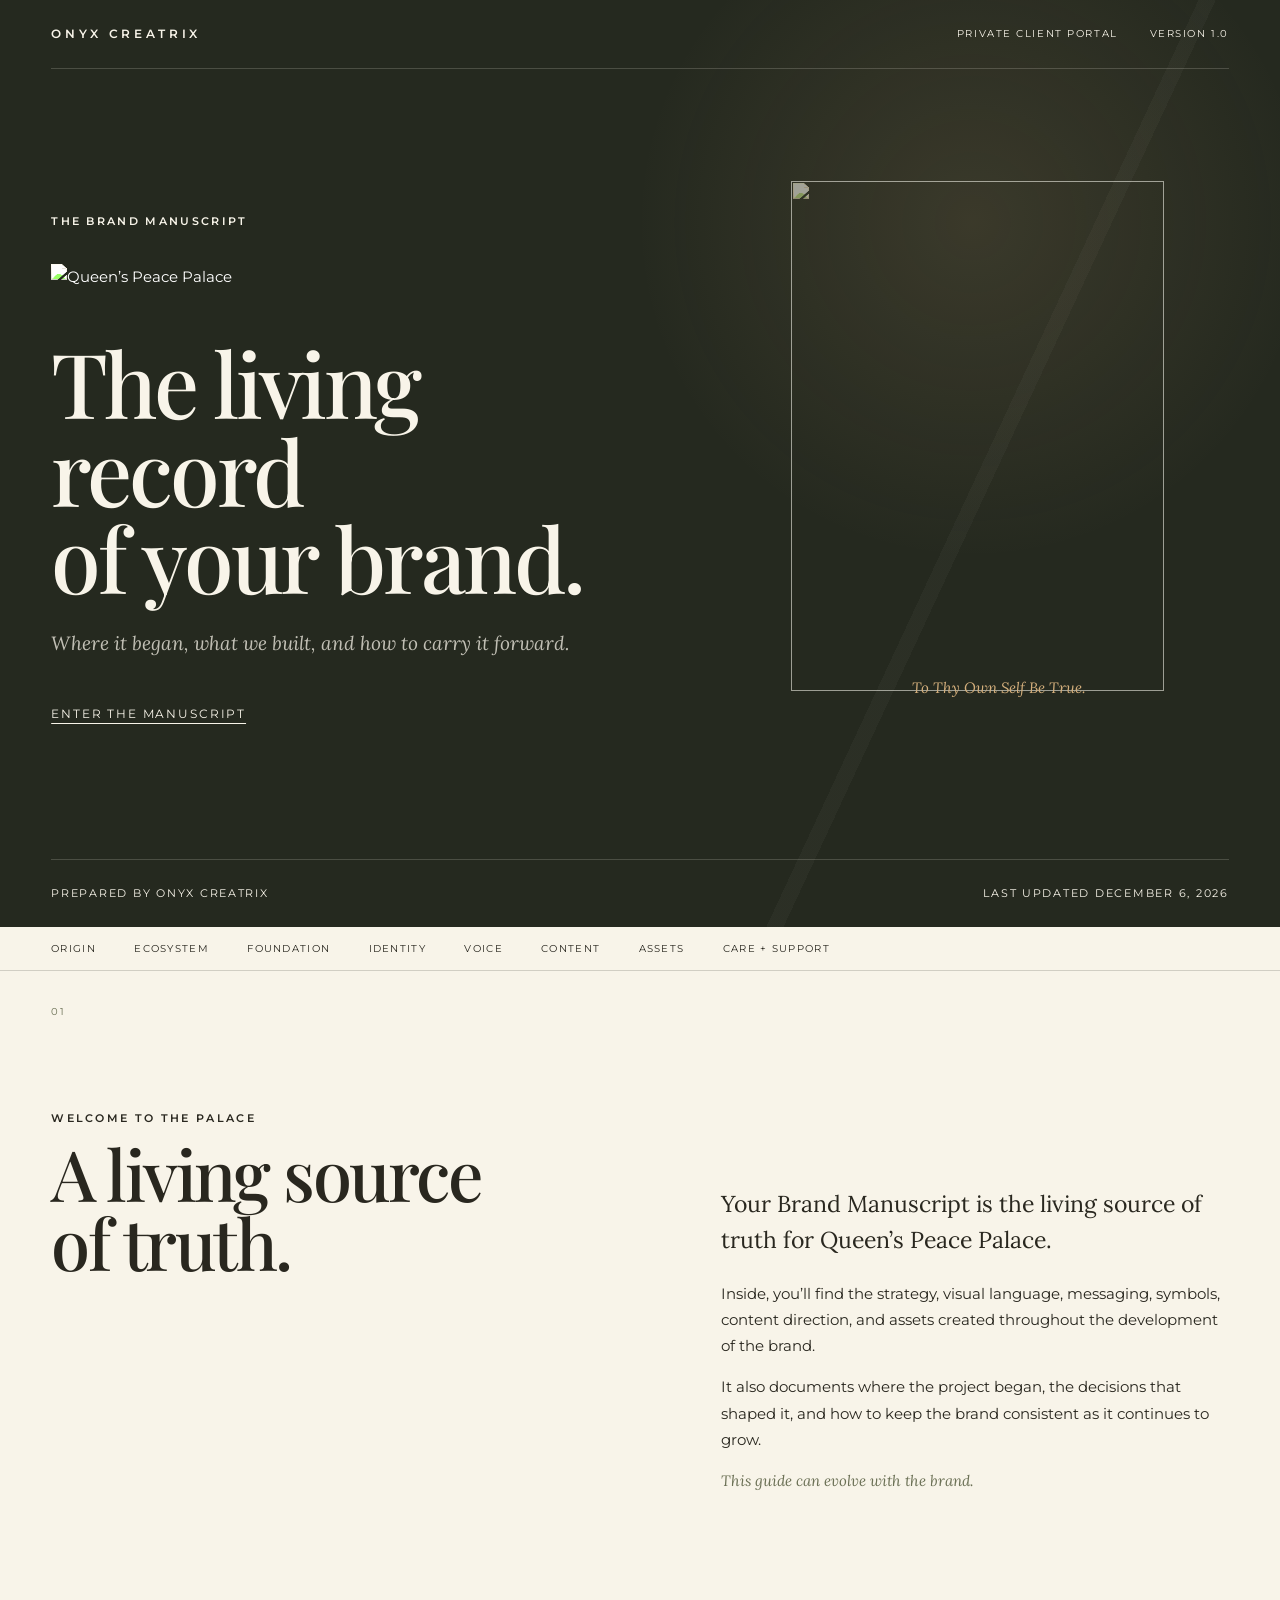
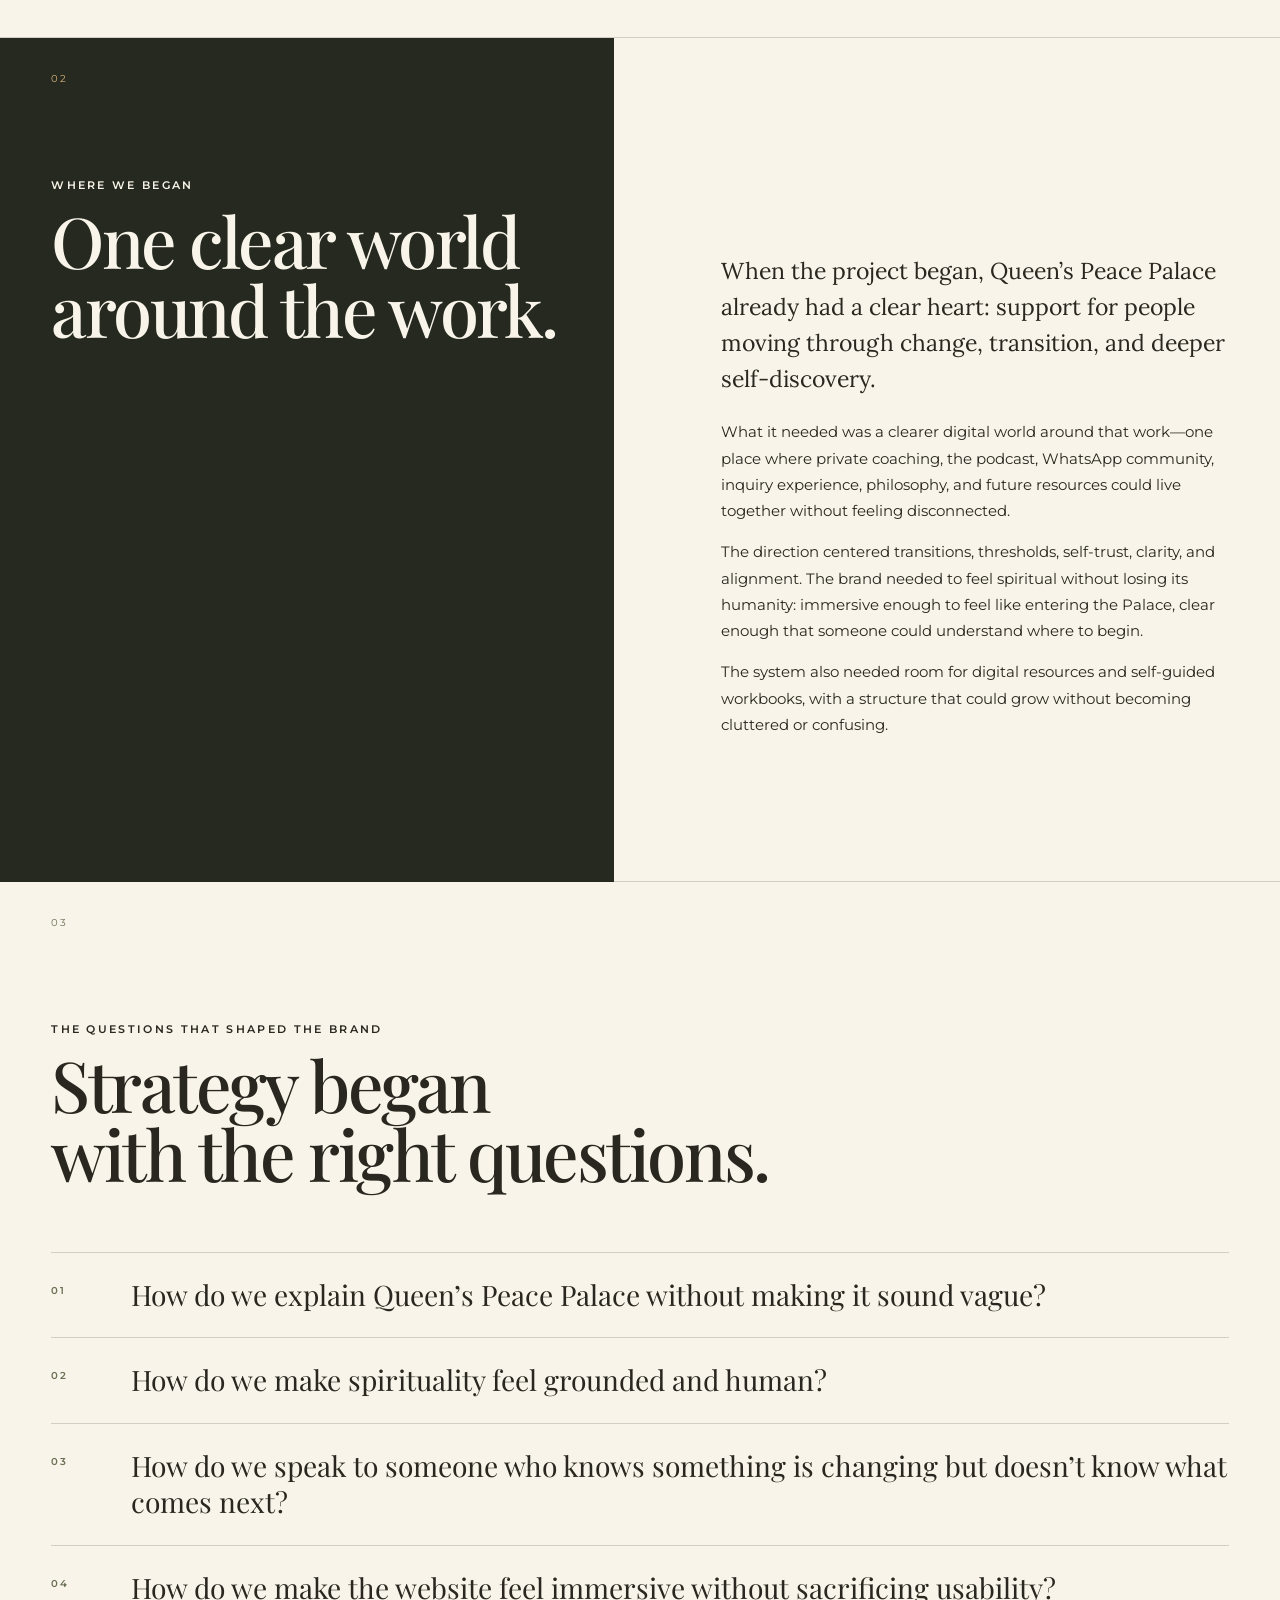
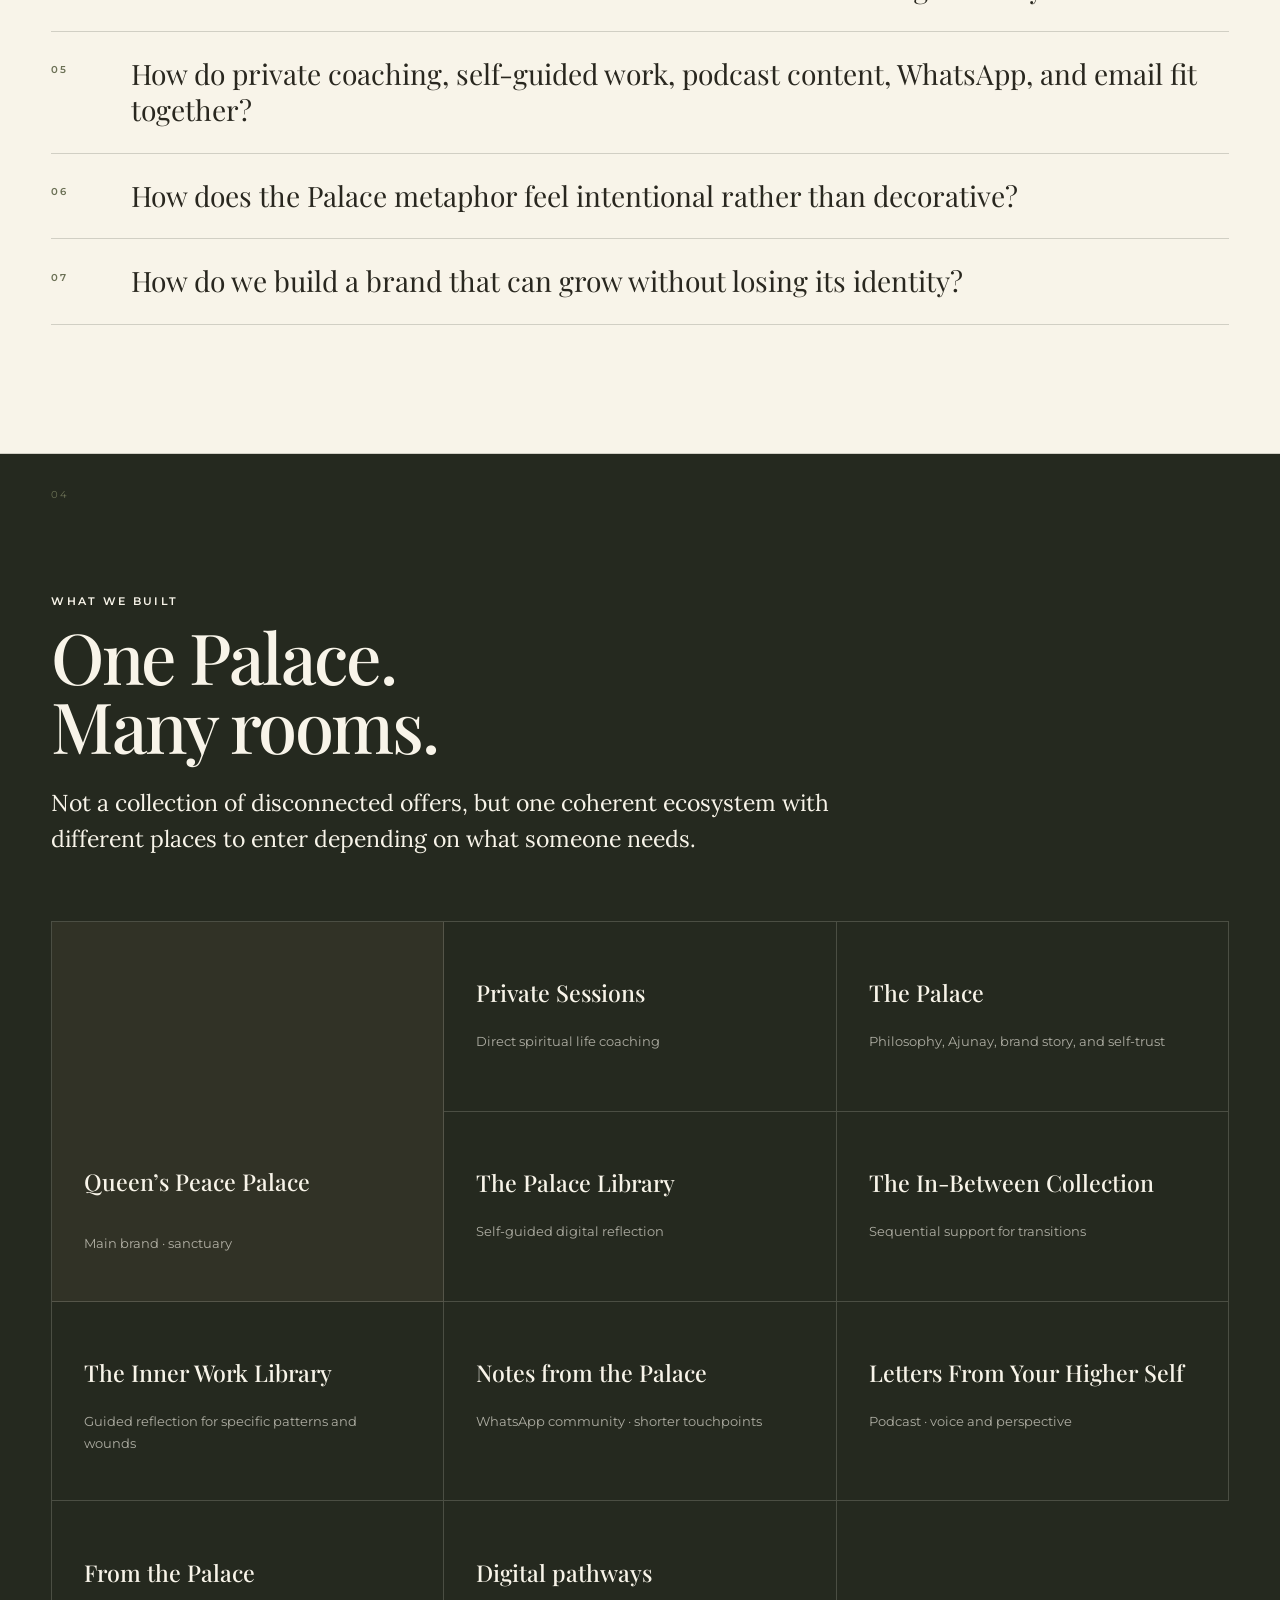
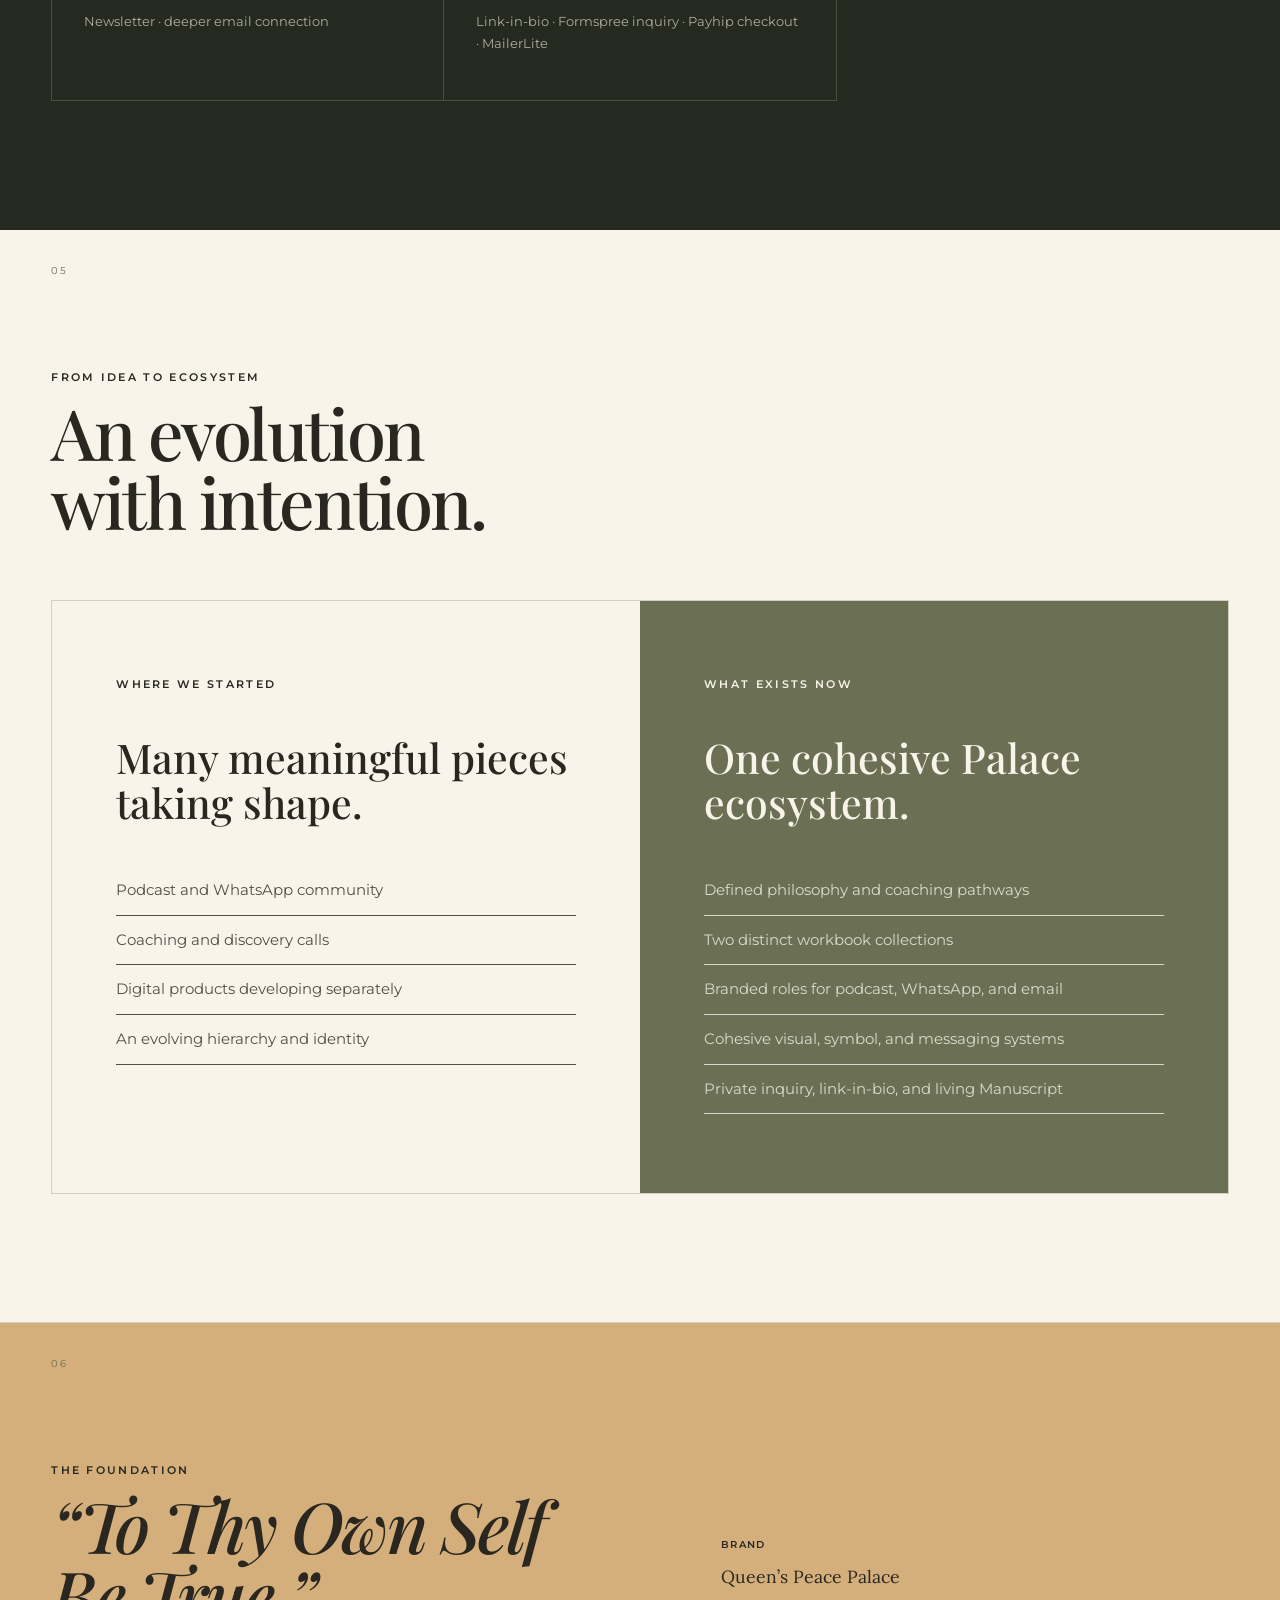
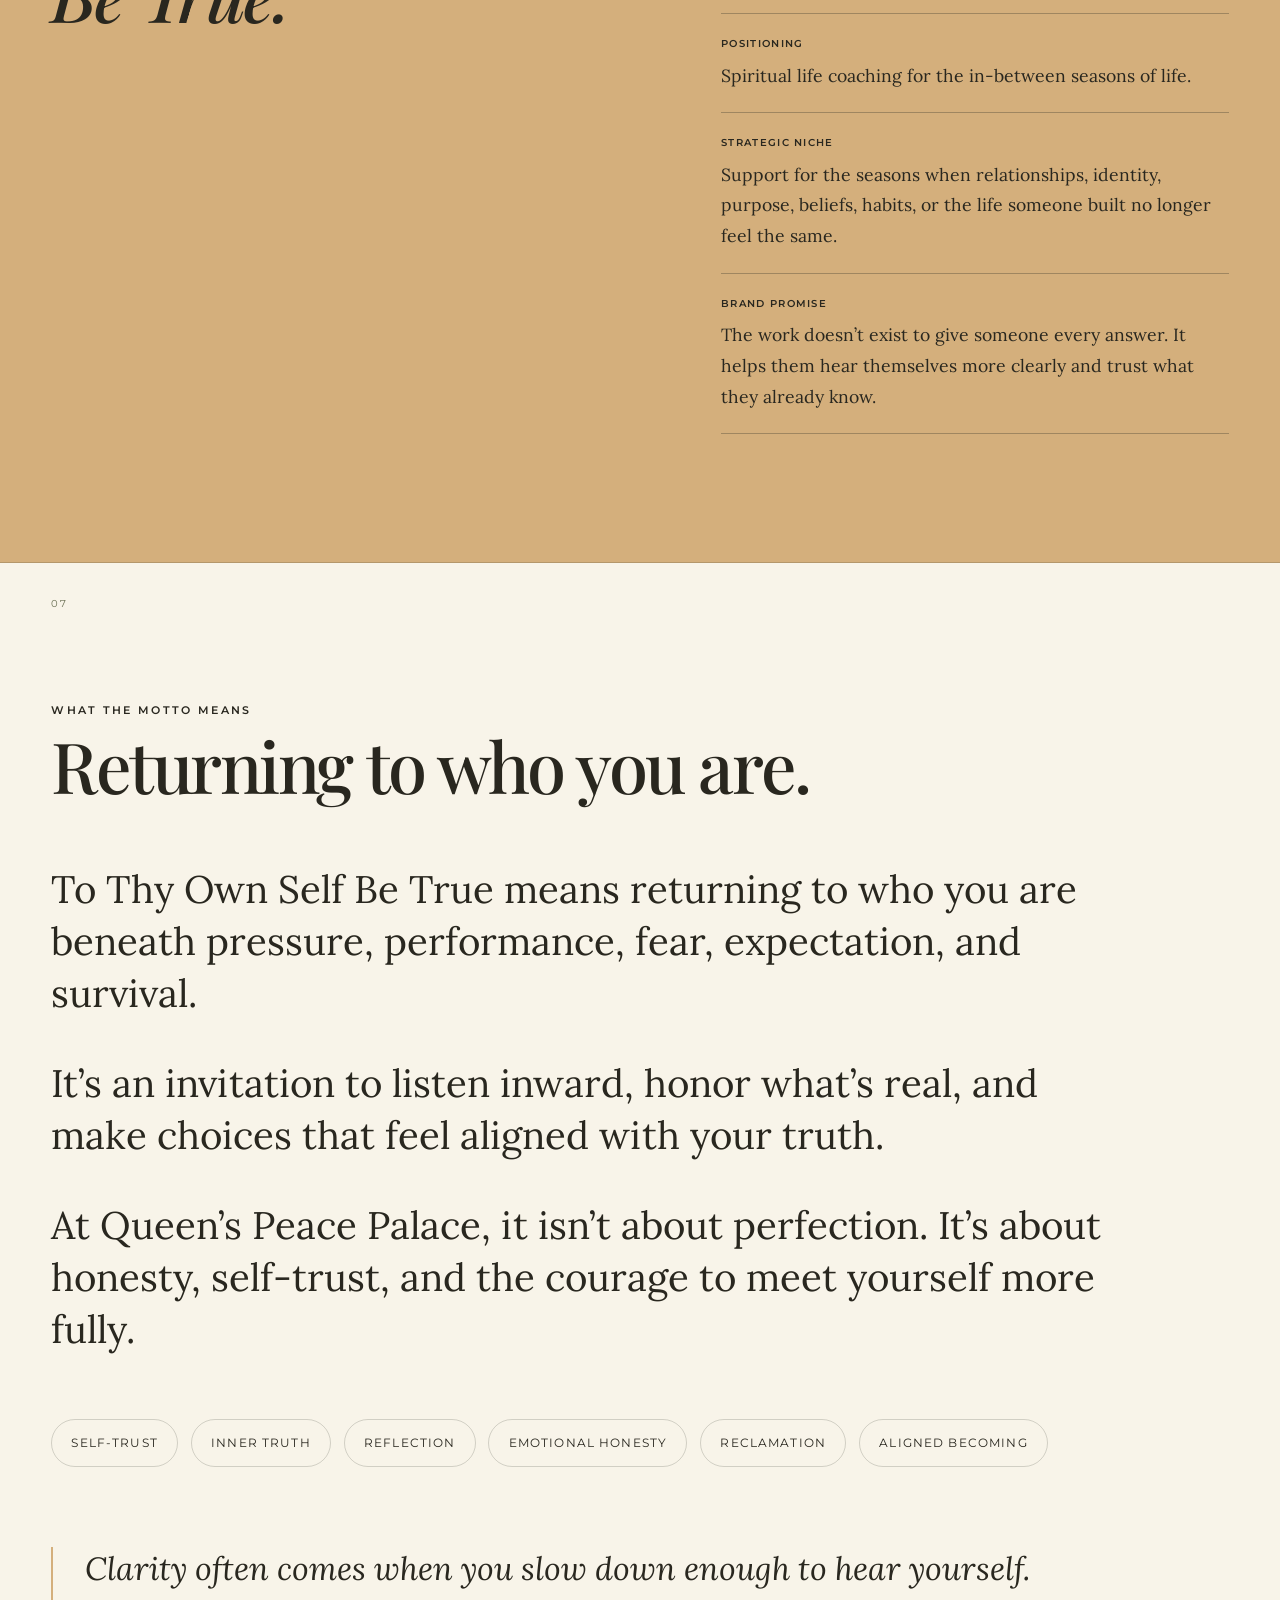
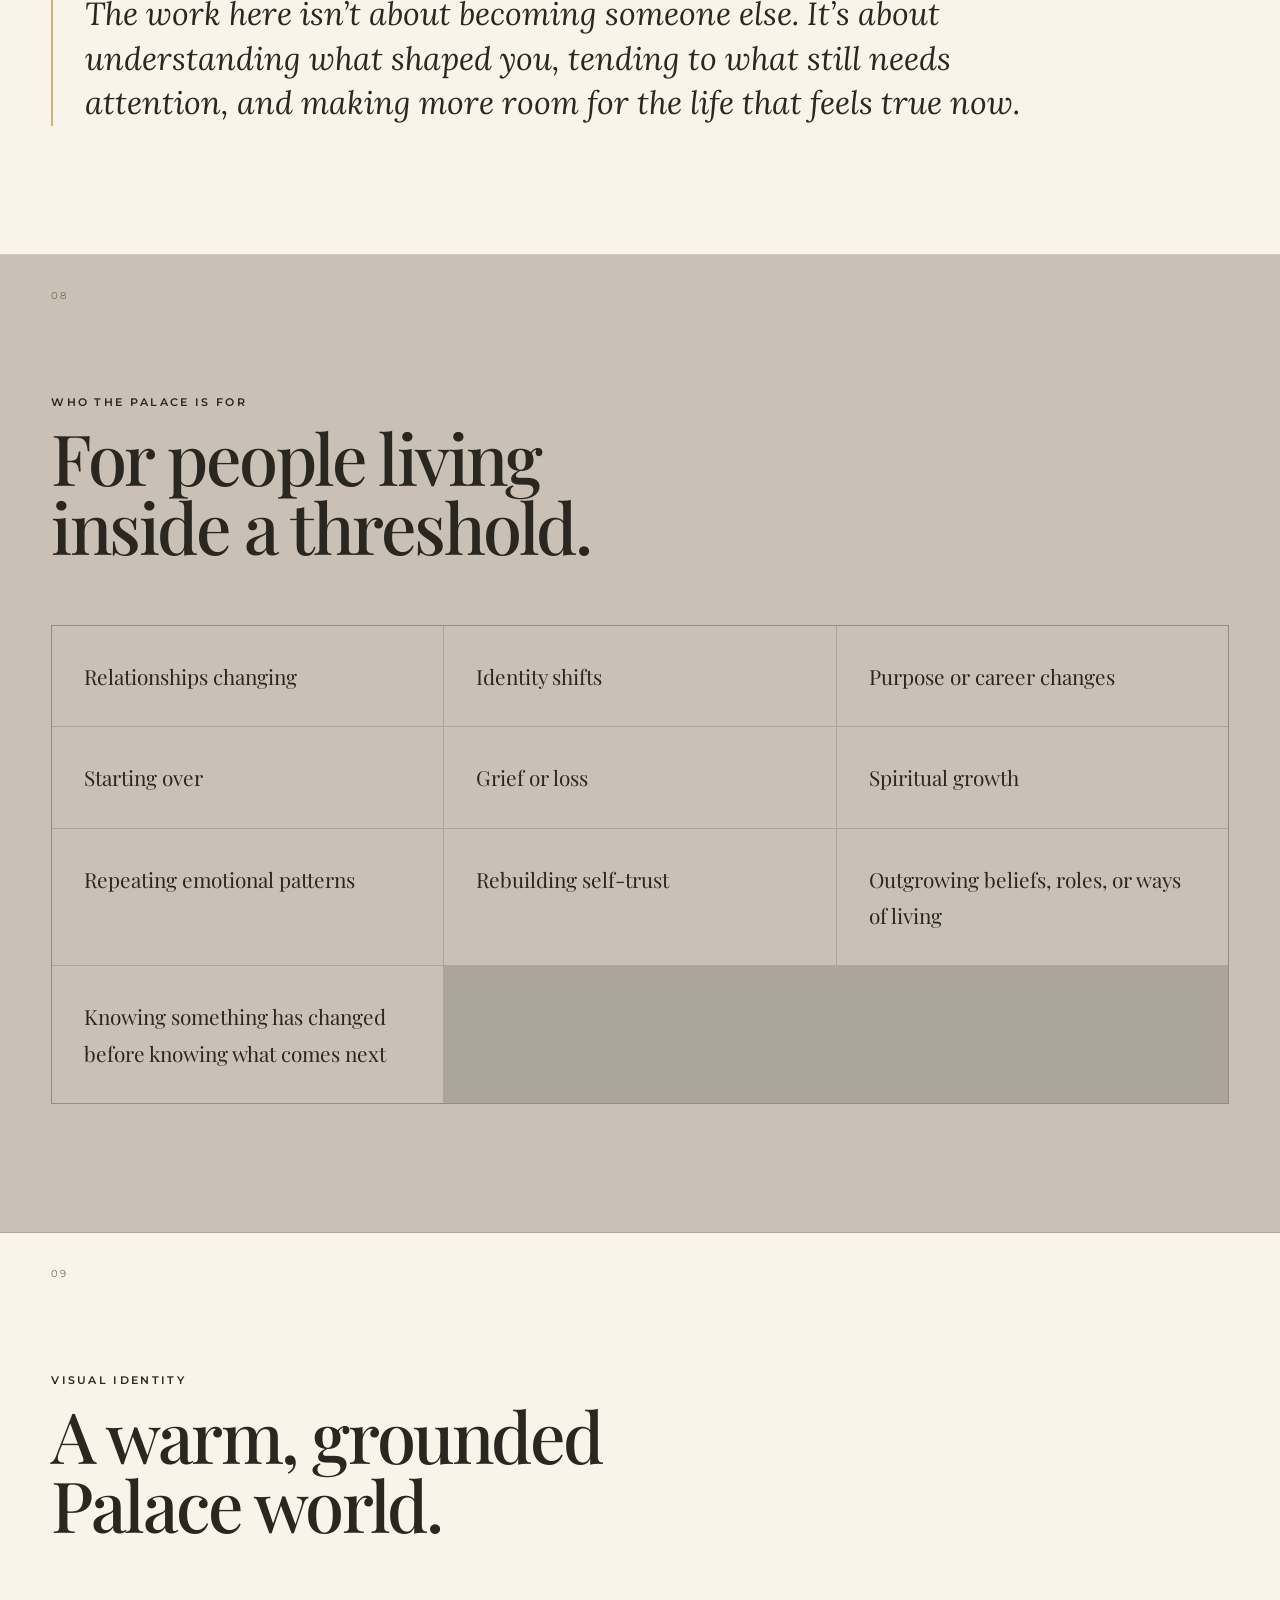
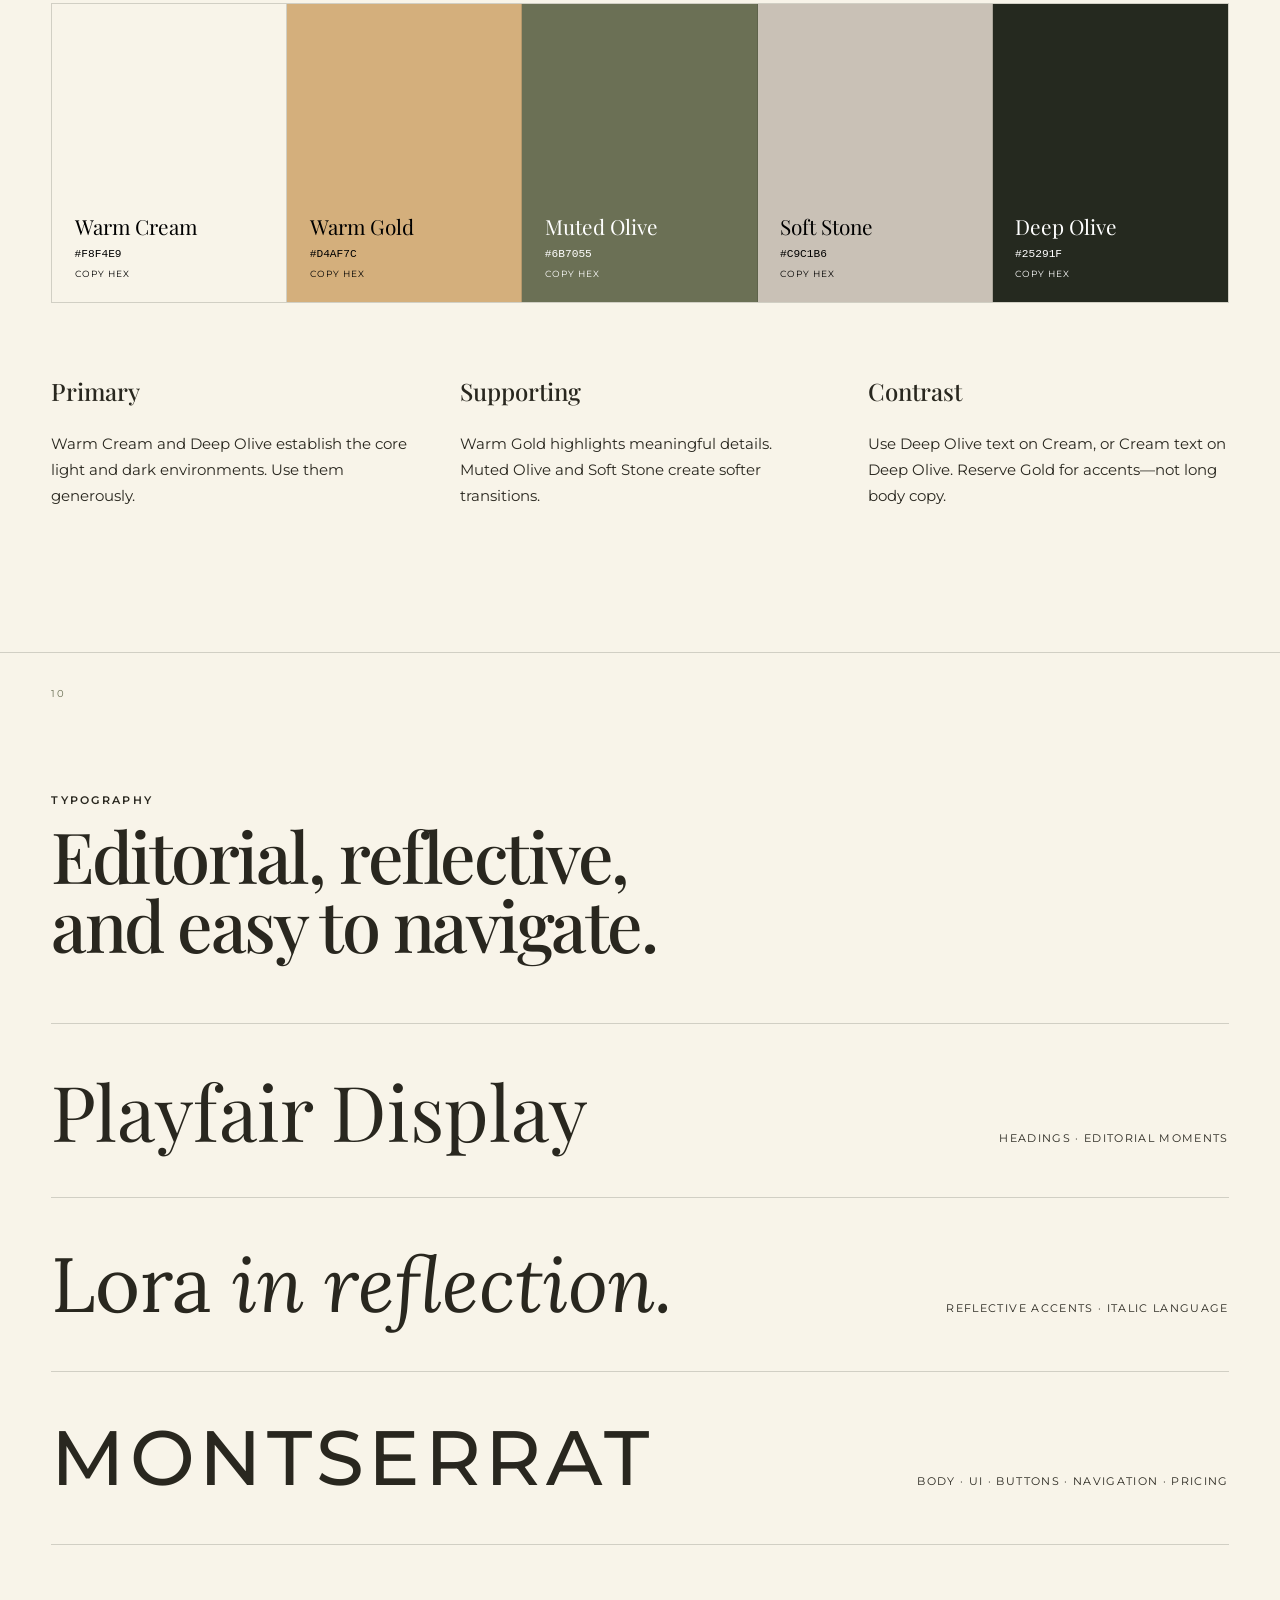
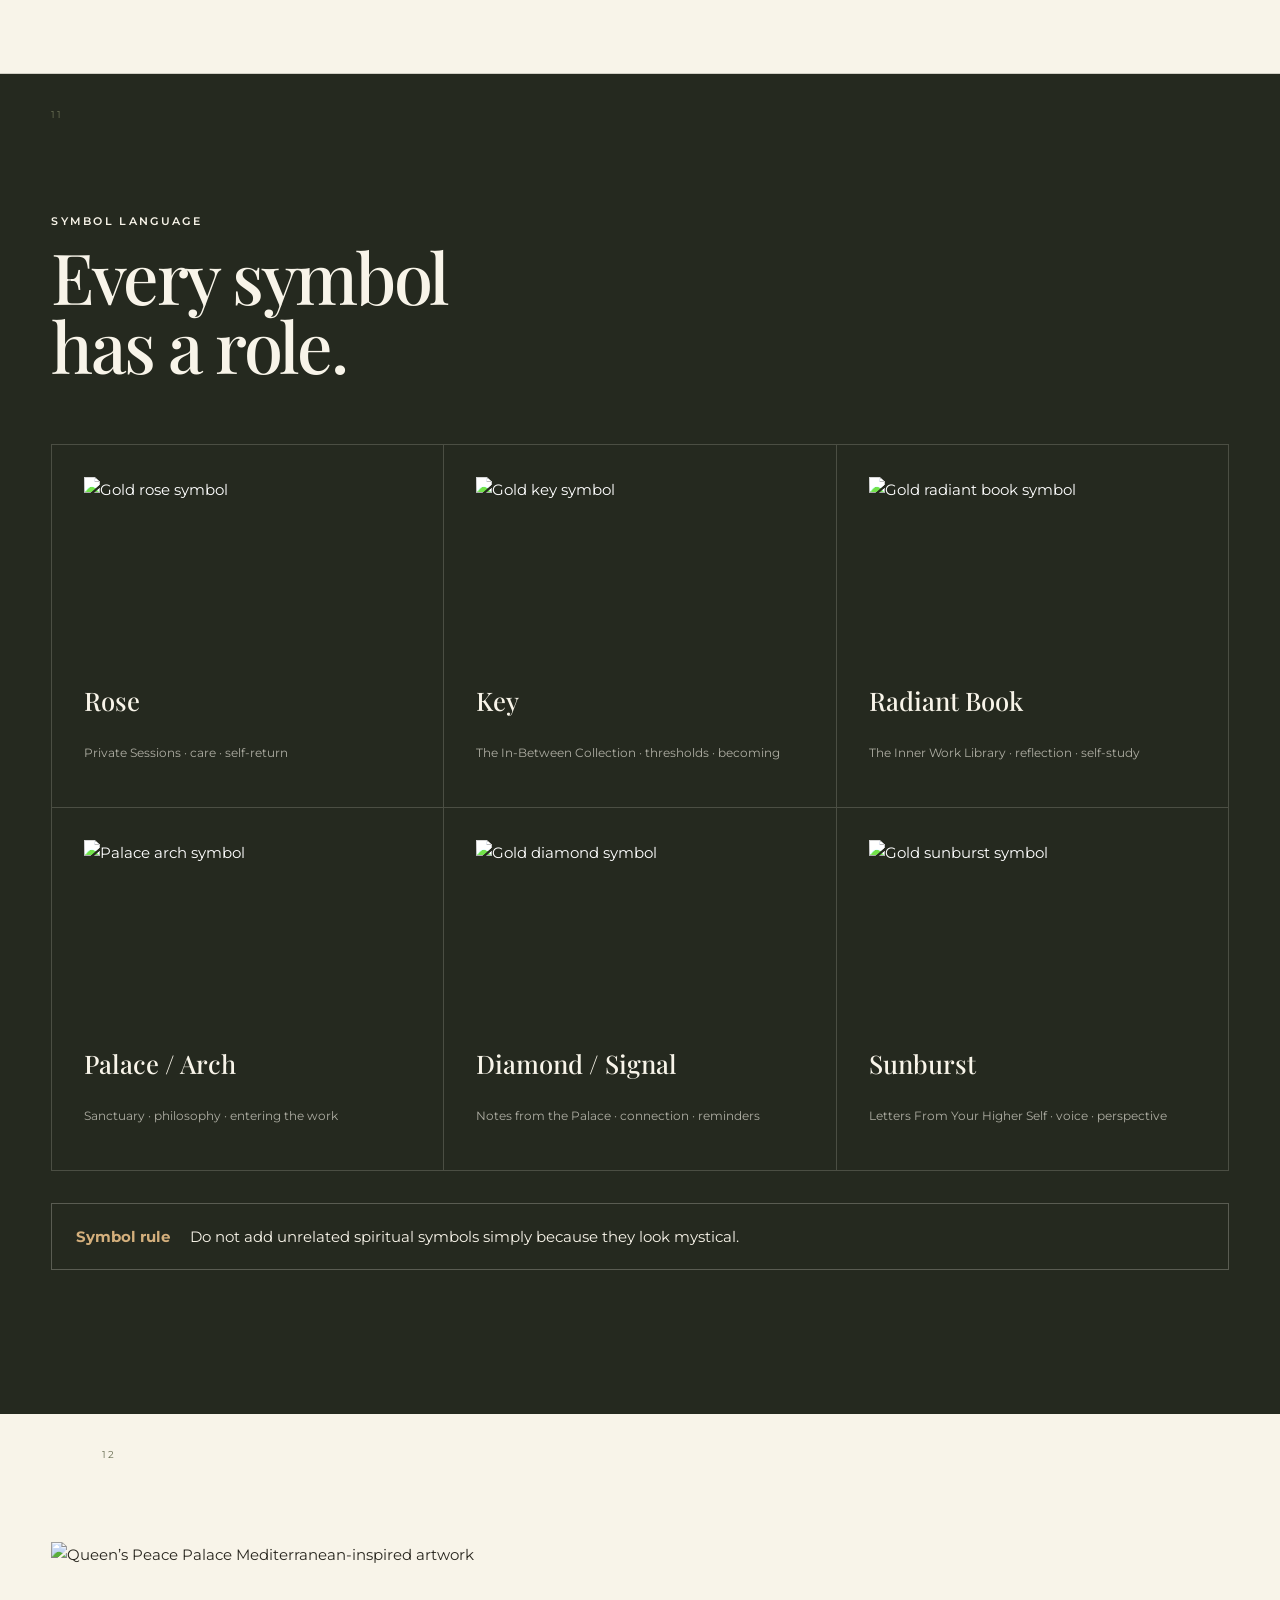
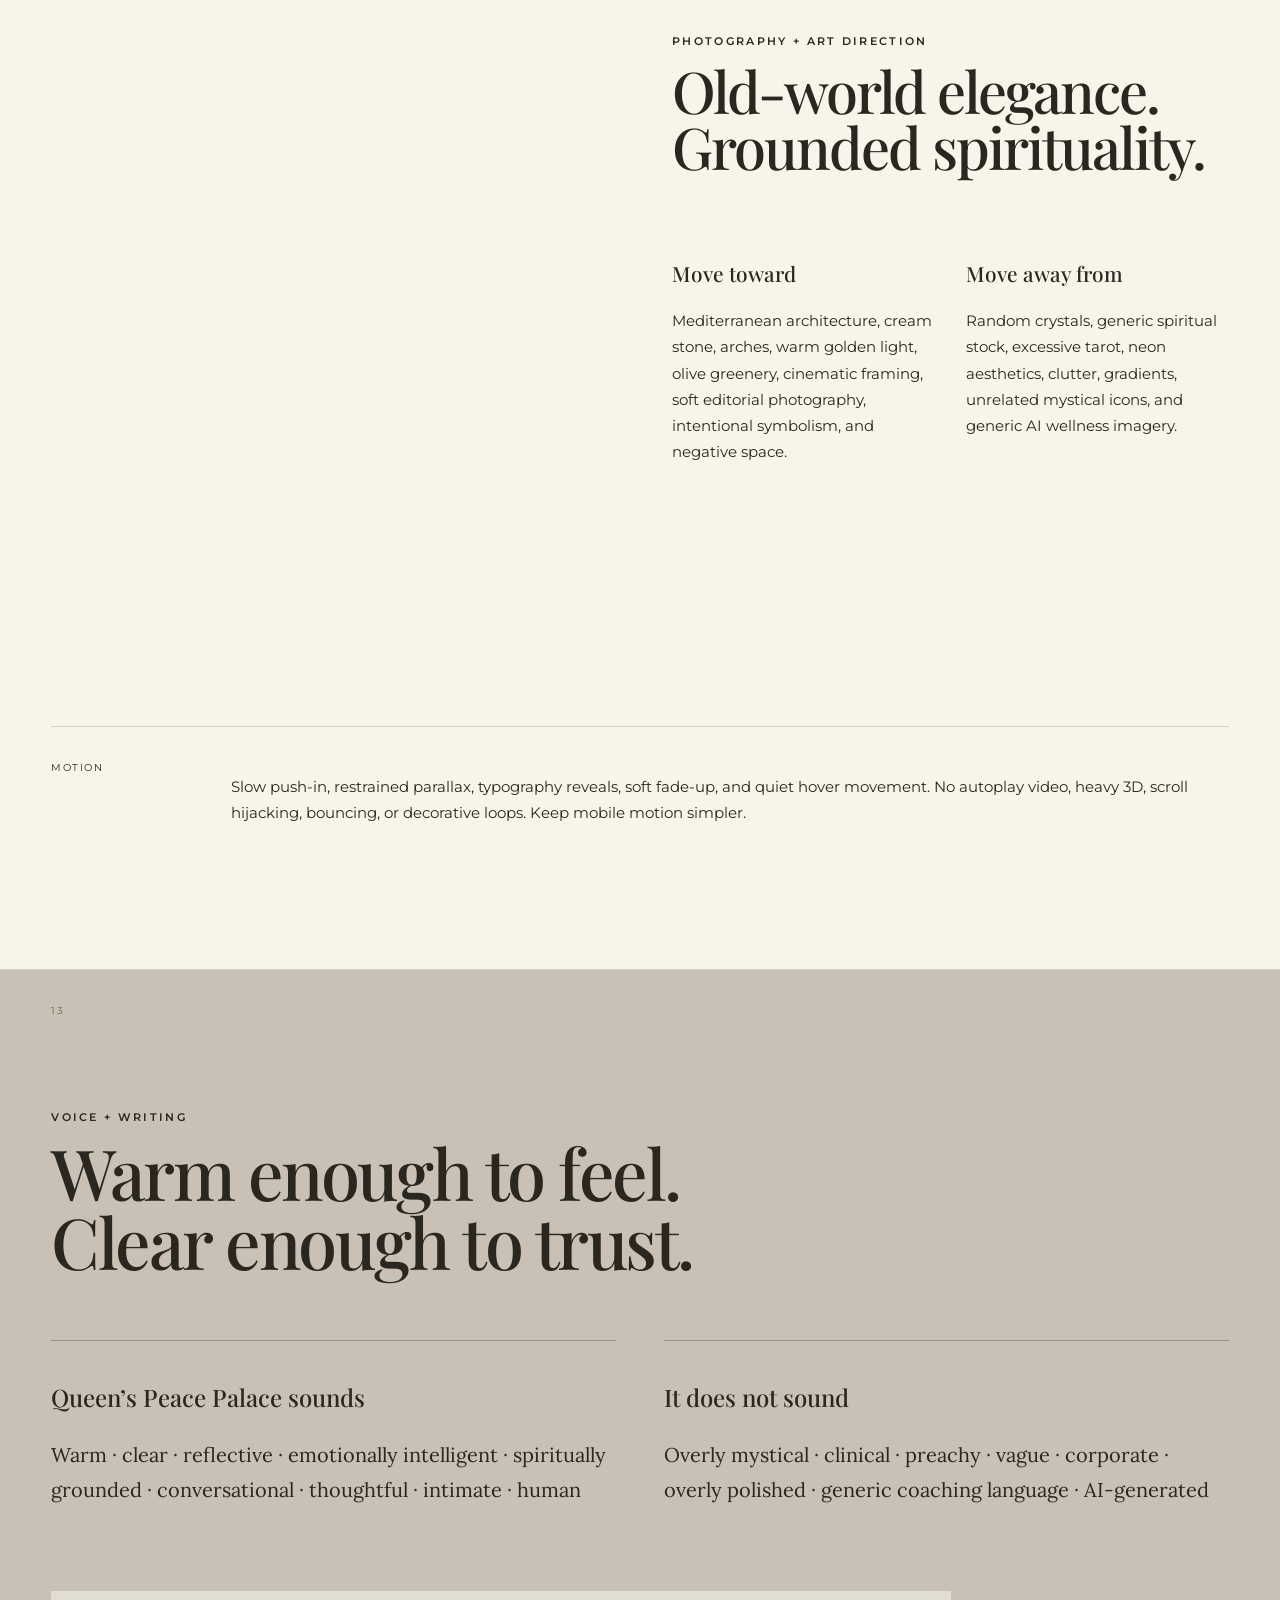
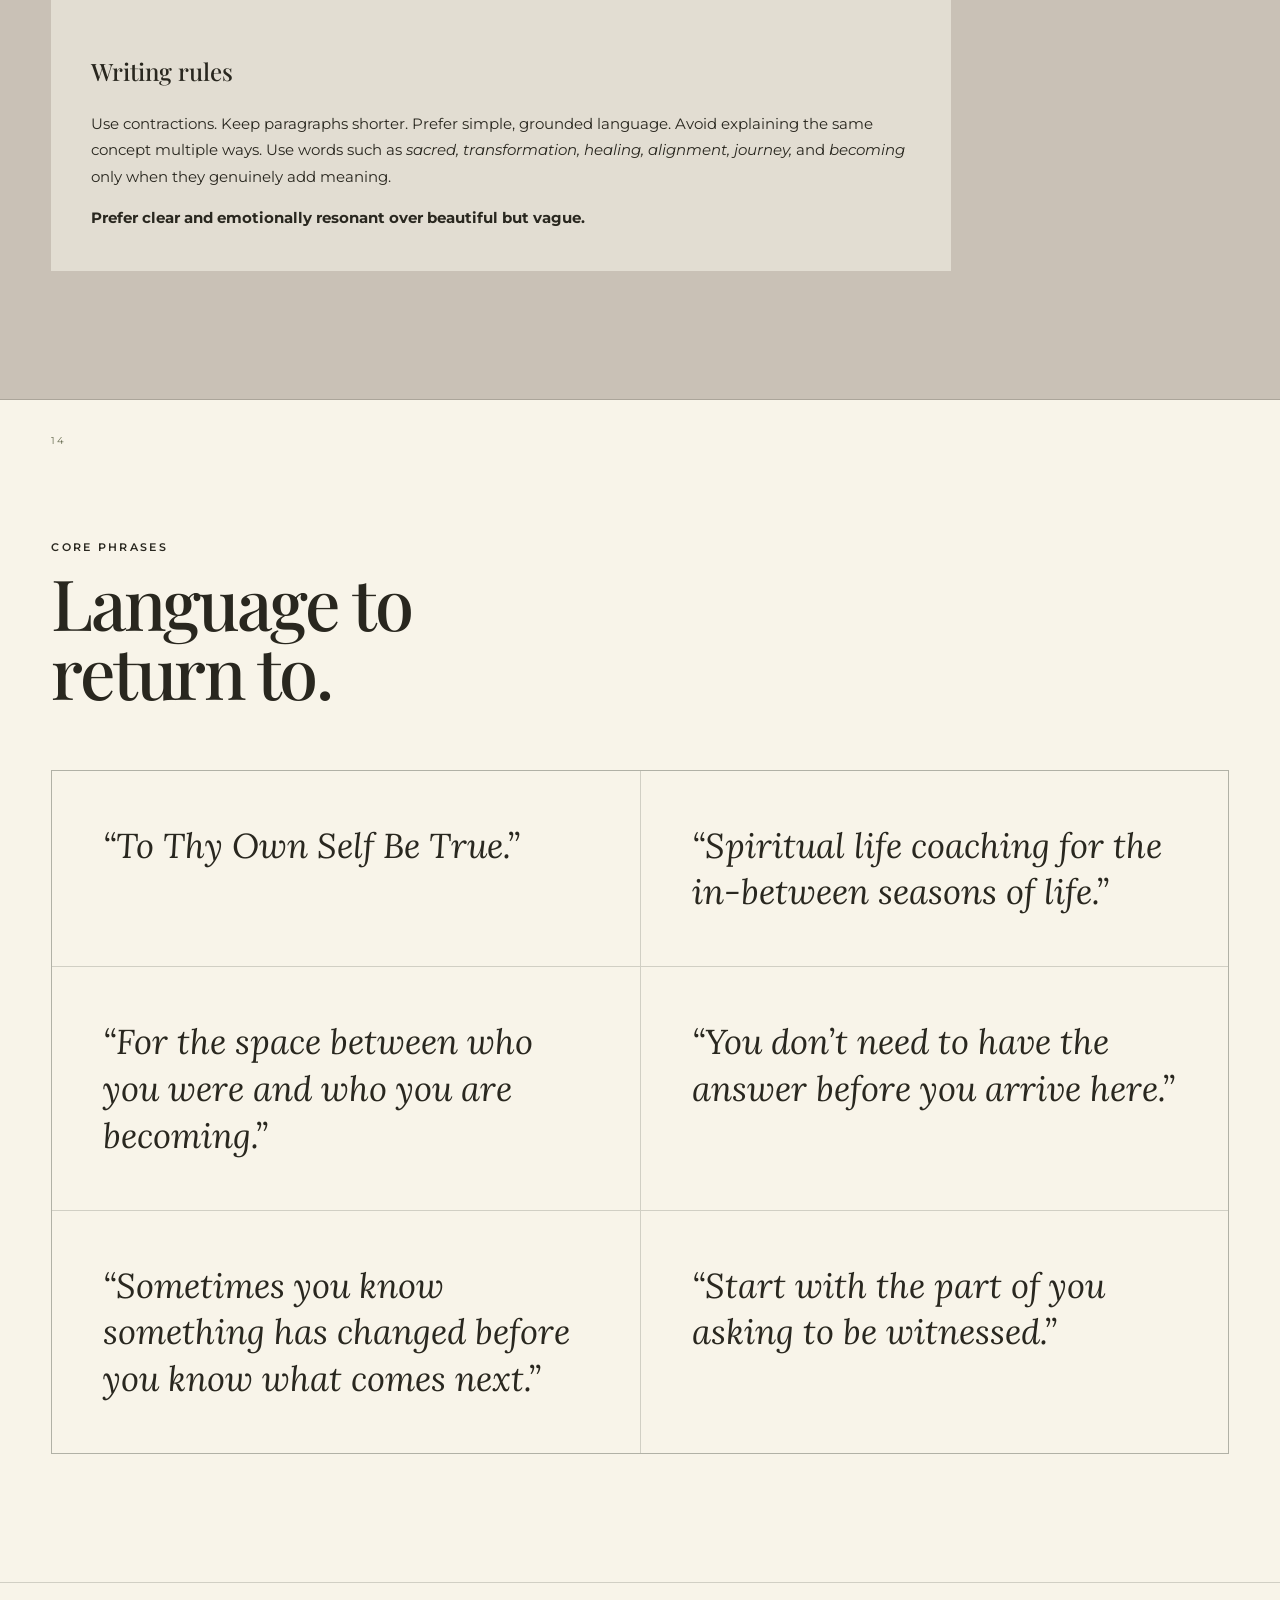
==== queens-peace-palace/index.html @ c78df54b "Add Brand Manuscript page" ====
<!doctype html>
<html lang="en">
<head>
  <meta charset="utf-8">
  <meta name="viewport" content="width=device-width, initial-scale=1">
  <meta name="robots" content="noindex, nofollow, noarchive">
  <meta name="referrer" content="no-referrer">
  <meta name="theme-color" content="#25291f">
  <title>The Brand Manuscript | Queen’s Peace Palace</title>
  <meta name="description" content="The private living brand record for Queen’s Peace Palace, created by ONYX Creatrix.">
  <link rel="preconnect" href="https://fonts.googleapis.com">
  <link rel="preconnect" href="https://fonts.gstatic.com" crossorigin>
  <link href="https://fonts.googleapis.com/css2?family=Lora:ital,wght@0,400;0,500;1,400&family=Montserrat:wght@400;500;600&family=Playfair+Display:ital,wght@0,500;0,600;1,500&display=swap" rel="stylesheet">
  <link rel="stylesheet" href="styles.css">
  <script src="script.js" defer></script>
</head>
<body>
  <a class="skip-link" href="#manuscript">Skip to the manuscript</a>

  <header class="hero" id="top">
    <nav class="topbar" aria-label="Manuscript navigation">
      <a class="onyx-mark" href="#top">ONYX CREATRIX</a>
      <button class="nav-toggle" type="button" aria-expanded="false" aria-controls="section-nav">Explore manuscript</button>
      <div class="version"><span>Private client portal</span><span>Version 1.0</span></div>
    </nav>
    <div class="hero-inner">
      <div class="hero-copy reveal">
        <p class="kicker">The Brand Manuscript</p>
        <img class="hero-logo" src="assets/images/qpp-logo.png" alt="Queen’s Peace Palace">
        <h1>The living record<br>of your brand.</h1>
        <p class="hero-deck">Where it began, what we built, and how to carry it forward.</p>
        <a class="text-link" href="#welcome">Enter the manuscript</a>
      </div>
      <div class="hero-art reveal" aria-hidden="true">
        <img class="hero-frame" src="assets/images/palace-frame.svg" alt="">
        <img class="hero-icon" src="assets/images/qpp-icon.png" alt="">
        <p>To Thy Own Self Be True.</p>
      </div>
    </div>
    <div class="hero-meta"><span>Prepared by ONYX Creatrix</span><span>Last updated <time id="last-updated">—</time></span></div>
  </header>

  <aside class="section-nav" id="section-nav" aria-label="Sections">
    <a href="#origin">Origin</a><a href="#ecosystem">Ecosystem</a><a href="#foundation">Foundation</a><a href="#identity">Identity</a><a href="#voice">Voice</a><a href="#content">Content</a><a href="#assets">Assets</a><a href="#care">Care + support</a>
  </aside>

  <main id="manuscript">
    <section class="intro section" id="welcome">
      <div class="section-number">01</div>
      <div class="intro-title reveal">
        <p class="eyebrow">Welcome to the Palace</p>
        <h2>A living source<br>of truth.</h2>
      </div>
      <div class="intro-copy reveal">
        <p class="lead">Your Brand Manuscript is the living source of truth for Queen’s Peace Palace.</p>
        <p>Inside, you’ll find the strategy, visual language, messaging, symbols, content direction, and assets created throughout the development of the brand.</p>
        <p>It also documents where the project began, the decisions that shaped it, and how to keep the brand consistent as it continues to grow.</p>
        <p class="accent-note">This guide can evolve with the brand.</p>
      </div>
    </section>

    <section class="section split-story" id="origin">
      <div class="section-number">02</div>
      <div class="story-panel reveal">
        <p class="eyebrow">Where we began</p>
        <h2>One clear world<br>around the work.</h2>
      </div>
      <div class="story-copy reveal">
        <p class="lead">When the project began, Queen’s Peace Palace already had a clear heart: support for people moving through change, transition, and deeper self-discovery.</p>
        <p>What it needed was a clearer digital world around that work—one place where private coaching, the podcast, WhatsApp community, inquiry experience, philosophy, and future resources could live together without feeling disconnected.</p>
        <p>The direction centered transitions, thresholds, self-trust, clarity, and alignment. The brand needed to feel spiritual without losing its humanity: immersive enough to feel like entering the Palace, clear enough that someone could understand where to begin.</p>
        <p>The system also needed room for digital resources and self-guided workbooks, with a structure that could grow without becoming cluttered or confusing.</p>
      </div>
    </section>

    <section class="section questions" id="questions">
      <div class="section-number">03</div>
      <div class="section-head reveal"><p class="eyebrow">The questions that shaped the brand</p><h2>Strategy began<br>with the right questions.</h2></div>
      <ol class="question-list reveal">
        <li><span>01</span>How do we explain Queen’s Peace Palace without making it sound vague?</li>
        <li><span>02</span>How do we make spirituality feel grounded and human?</li>
        <li><span>03</span>How do we speak to someone who knows something is changing but doesn’t know what comes next?</li>
        <li><span>04</span>How do we make the website feel immersive without sacrificing usability?</li>
        <li><span>05</span>How do private coaching, self-guided work, podcast content, WhatsApp, and email fit together?</li>
        <li><span>06</span>How does the Palace metaphor feel intentional rather than decorative?</li>
        <li><span>07</span>How do we build a brand that can grow without losing its identity?</li>
      </ol>
    </section>

    <section class="section ecosystem" id="ecosystem">
      <div class="section-number">04</div>
      <div class="section-head reveal"><p class="eyebrow">What we built</p><h2>One Palace.<br>Many rooms.</h2><p class="lead">Not a collection of disconnected offers, but one coherent ecosystem with different places to enter depending on what someone needs.</p></div>
      <div class="ecosystem-grid reveal">
        <article class="ecosystem-core"><img src="assets/images/qpp-icon.png" alt=""><h3>Queen’s Peace Palace</h3><p>Main brand · sanctuary</p></article>
        <article><h3>Private Sessions</h3><p>Direct spiritual life coaching</p></article>
        <article><h3>The Palace</h3><p>Philosophy, Ajunay, brand story, and self-trust</p></article>
        <article><h3>The Palace Library</h3><p>Self-guided digital reflection</p></article>
        <article><h3>The In-Between Collection</h3><p>Sequential support for transitions</p></article>
        <article><h3>The Inner Work Library</h3><p>Guided reflection for specific patterns and wounds</p></article>
        <article><h3>Notes from the Palace</h3><p>WhatsApp community · shorter touchpoints</p></article>
        <article><h3>Letters From Your Higher Self</h3><p>Podcast · voice and perspective</p></article>
        <article><h3>From the Palace</h3><p>Newsletter · deeper email connection</p></article>
        <article><h3>Digital pathways</h3><p>Link-in-bio · Formspree inquiry · Payhip checkout · MailerLite</p></article>
      </div>
    </section>

    <section class="section evolution" id="evolution">
      <div class="section-number">05</div>
      <div class="section-head reveal"><p class="eyebrow">From idea to ecosystem</p><h2>An evolution<br>with intention.</h2></div>
      <div class="evolution-grid reveal">
        <article><p class="card-label">Where we started</p><h3>Many meaningful pieces taking shape.</h3><ul><li>Podcast and WhatsApp community</li><li>Coaching and discovery calls</li><li>Digital products developing separately</li><li>An evolving hierarchy and identity</li></ul></article>
        <article class="after"><p class="card-label">What exists now</p><h3>One cohesive Palace ecosystem.</h3><ul><li>Defined philosophy and coaching pathways</li><li>Two distinct workbook collections</li><li>Branded roles for podcast, WhatsApp, and email</li><li>Cohesive visual, symbol, and messaging systems</li><li>Private inquiry, link-in-bio, and living Manuscript</li></ul></article>
      </div>
    </section>

    <section class="section foundation" id="foundation">
      <div class="section-number">06</div>
      <div class="foundation-quote reveal"><p class="eyebrow">The foundation</p><h2>“To Thy Own Self<br>Be True.”</h2></div>
      <div class="foundation-facts reveal">
        <dl><div><dt>Brand</dt><dd>Queen’s Peace Palace</dd></div><div><dt>Positioning</dt><dd>Spiritual life coaching for the in-between seasons of life.</dd></div><div><dt>Strategic niche</dt><dd>Support for the seasons when relationships, identity, purpose, beliefs, habits, or the life someone built no longer feel the same.</dd></div><div><dt>Brand promise</dt><dd>The work doesn’t exist to give someone every answer. It helps them hear themselves more clearly and trust what they already know.</dd></div></dl>
      </div>
    </section>

    <section class="section philosophy" id="philosophy">
      <div class="section-number">07</div>
      <div class="section-head reveal"><p class="eyebrow">What the motto means</p><h2>Returning to who you are.</h2></div>
      <div class="large-copy reveal"><p>To Thy Own Self Be True means returning to who you are beneath pressure, performance, fear, expectation, and survival.</p><p>It’s an invitation to listen inward, honor what’s real, and make choices that feel aligned with your truth.</p><p>At Queen’s Peace Palace, it isn’t about perfection. It’s about honesty, self-trust, and the courage to meet yourself more fully.</p></div>
      <div class="principles reveal"><span>Self-Trust</span><span>Inner Truth</span><span>Reflection</span><span>Emotional Honesty</span><span>Reclamation</span><span>Aligned Becoming</span></div>
      <blockquote class="reveal">Clarity often comes when you slow down enough to hear yourself. The work here isn’t about becoming someone else. It’s about understanding what shaped you, tending to what still needs attention, and making more room for the life that feels true now.</blockquote>
    </section>

    <section class="section audience" id="audience">
      <div class="section-number">08</div>
      <div class="section-head reveal"><p class="eyebrow">Who the Palace is for</p><h2>For people living<br>inside a threshold.</h2></div>
      <div class="audience-grid reveal"><span>Relationships changing</span><span>Identity shifts</span><span>Purpose or career changes</span><span>Starting over</span><span>Grief or loss</span><span>Spiritual growth</span><span>Repeating emotional patterns</span><span>Rebuilding self-trust</span><span>Outgrowing beliefs, roles, or ways of living</span><span>Knowing something has changed before knowing what comes next</span></div>
    </section>

    <section class="section identity" id="identity">
      <div class="section-number">09</div>
      <div class="section-head reveal"><p class="eyebrow">Visual identity</p><h2>A warm, grounded<br>Palace world.</h2></div>
      <div class="swatches reveal" aria-label="Brand colors">
        <button class="swatch light" data-hex="#F8F4E9"><span>Warm Cream</span><code>#F8F4E9</code><small>Copy hex</small></button>
        <button class="swatch gold" data-hex="#D4AF7C"><span>Warm Gold</span><code>#D4AF7C</code><small>Copy hex</small></button>
        <button class="swatch olive" data-hex="#6B7055"><span>Muted Olive</span><code>#6B7055</code><small>Copy hex</small></button>
        <button class="swatch stone" data-hex="#C9C1B6"><span>Soft Stone</span><code>#C9C1B6</code><small>Copy hex</small></button>
        <button class="swatch deep" data-hex="#25291F"><span>Deep Olive</span><code>#25291F</code><small>Copy hex</small></button>
      </div>
      <div class="color-guidance reveal"><article><h3>Primary</h3><p>Warm Cream and Deep Olive establish the core light and dark environments. Use them generously.</p></article><article><h3>Supporting</h3><p>Warm Gold highlights meaningful details. Muted Olive and Soft Stone create softer transitions.</p></article><article><h3>Contrast</h3><p>Use Deep Olive text on Cream, or Cream text on Deep Olive. Reserve Gold for accents—not long body copy.</p></article></div>
    </section>

    <section class="section typography" id="typography">
      <div class="section-number">10</div>
      <div class="section-head reveal"><p class="eyebrow">Typography</p><h2>Editorial, reflective,<br>and easy to navigate.</h2></div>
      <div class="type-specimens reveal"><article><p class="playfair">Playfair Display</p><span>Headings · editorial moments</span></article><article><p class="lora">Lora <em>in reflection.</em></p><span>Reflective accents · italic language</span></article><article><p class="montserrat">MONTSERRAT</p><span>Body · UI · buttons · navigation · pricing</span></article></div>
    </section>

    <section class="section symbols" id="symbols">
      <div class="section-number">11</div>
      <div class="section-head reveal"><p class="eyebrow">Symbol language</p><h2>Every symbol<br>has a role.</h2></div>
      <div class="symbol-grid reveal">
        <article><img src="assets/images/symbol-rose.png" alt="Gold rose symbol"><h3>Rose</h3><p>Private Sessions · care · self-return</p></article>
        <article><img src="assets/images/symbol-key.png" alt="Gold key symbol"><h3>Key</h3><p>The In-Between Collection · thresholds · becoming</p></article>
        <article><img src="assets/images/symbol-library.png" alt="Gold radiant book symbol"><h3>Radiant Book</h3><p>The Inner Work Library · reflection · self-study</p></article>
        <article><img src="assets/images/palace-frame.svg" alt="Palace arch symbol"><h3>Palace / Arch</h3><p>Sanctuary · philosophy · entering the work</p></article>
        <article><img src="assets/images/symbol-diamond.png" alt="Gold diamond symbol"><h3>Diamond / Signal</h3><p>Notes from the Palace · connection · reminders</p></article>
        <article><img src="assets/images/symbol-sun.png" alt="Gold sunburst symbol"><h3>Sunburst</h3><p>Letters From Your Higher Self · voice · perspective</p></article>
      </div>
      <p class="rule reveal"><strong>Symbol rule</strong> Do not add unrelated spiritual symbols simply because they look mystical.</p>
    </section>

    <section class="section art-direction" id="art-direction">
      <div class="section-number">12</div>
      <div class="art-image reveal"><img src="assets/images/palace-hero.png" alt="Queen’s Peace Palace Mediterranean-inspired artwork"></div>
      <div class="art-copy reveal"><p class="eyebrow">Photography + art direction</p><h2>Old-world elegance.<br>Grounded spirituality.</h2><div class="do-dont"><div><h3>Move toward</h3><p>Mediterranean architecture, cream stone, arches, warm golden light, olive greenery, cinematic framing, soft editorial photography, intentional symbolism, and negative space.</p></div><div><h3>Move away from</h3><p>Random crystals, generic spiritual stock, excessive tarot, neon aesthetics, clutter, gradients, unrelated mystical icons, and generic AI wellness imagery.</p></div></div></div>
      <div class="motion-note reveal"><span>Motion</span><p>Slow push-in, restrained parallax, typography reveals, soft fade-up, and quiet hover movement. No autoplay video, heavy 3D, scroll hijacking, bouncing, or decorative loops. Keep mobile motion simpler.</p></div>
    </section>

    <section class="section voice" id="voice">
      <div class="section-number">13</div>
      <div class="section-head reveal"><p class="eyebrow">Voice + writing</p><h2>Warm enough to feel.<br>Clear enough to trust.</h2></div>
      <div class="voice-grid reveal"><article><h3>Queen’s Peace Palace sounds</h3><p>Warm · clear · reflective · emotionally intelligent · spiritually grounded · conversational · thoughtful · intimate · human</p></article><article><h3>It does not sound</h3><p>Overly mystical · clinical · preachy · vague · corporate · overly polished · generic coaching language · AI-generated</p></article></div>
      <div class="writing-rules reveal"><h3>Writing rules</h3><p>Use contractions. Keep paragraphs shorter. Prefer simple, grounded language. Avoid explaining the same concept multiple ways. Use words such as <em>sacred, transformation, healing, alignment, journey,</em> and <em>becoming</em> only when they genuinely add meaning.</p><strong>Prefer clear and emotionally resonant over beautiful but vague.</strong></div>
    </section>

    <section class="section phrases" id="phrases">
      <div class="section-number">14</div>
      <div class="section-head reveal"><p class="eyebrow">Core phrases</p><h2>Language to<br>return to.</h2></div>
      <div class="phrase-list reveal"><p>“To Thy Own Self Be True.”</p><p>“Spiritual life coaching for the in-between seasons of life.”</p><p>“For the space between who you were and who you are becoming.”</p><p>“You don’t need to have the answer before you arrive here.”</p><p>“Sometimes you know something has changed before you know what comes next.”</p><p>“Start with the part of you asking to be witnessed.”</p></div>
    </section>

    <section class="section content" id="content">
      <div class="section-number">15</div>
      <div class="section-head reveal"><p class="eyebrow">Content direction</p><h2>Seven rooms<br>for conversation.</h2></div>
      <div class="pillar-grid reveal">
        <article><span>01</span><h3>Transitions</h3><p>Endings, beginnings, uncertainty, thresholds, and the space before clarity.</p></article>
        <article><span>02</span><h3>Self-Trust</h3><p>Inner knowing, decision-making, rebuilding confidence, and hearing yourself.</p></article>
        <article><span>03</span><h3>Relationships + Patterns</h3><p>Boundaries, attachment, repetition, disappointment, and relational truth.</p></article>
        <article><span>04</span><h3>Identity</h3><p>Roles, expectations, self-definition, authenticity, and what no longer fits.</p></article>
        <article><span>05</span><h3>Inner Work</h3><p>Reflection, emotional honesty, wounds, reclamation, and personal responsibility.</p></article>
        <article><span>06</span><h3>Spiritual Perspective</h3><p>Meaning, intuition, belief, surrender, and grounded spiritual practice.</p></article>
        <article><span>07</span><h3>Ajunay’s Reflections</h3><p>Personal insight, lived perspective, questions, observations, and Palace notes.</p></article>
      </div>
    </section>

    <section class="section channels" id="channels">
      <div class="section-number">16</div>
      <div class="section-head reveal"><p class="eyebrow">What goes where</p><h2>Let each channel<br>do its own work.</h2></div>
      <div class="channel-list reveal"><article><h3>Instagram</h3><p>Discovery, education, personal reflections, and visible brand storytelling.</p></article><article><h3>Notes from the Palace</h3><p>Shorter WhatsApp reminders, prompts, and reflections.</p></article><article><h3>Letters From Your Higher Self</h3><p>Podcast conversations and longer perspectives.</p></article><article><h3>From the Palace</h3><p>Deeper written connection, announcements, and thoughtful email updates.</p></article><article><h3>The Palace Library</h3><p>Self-guided reflection and practical tools.</p></article><article><h3>Private Sessions</h3><p>Direct, personal support for the season someone is in.</p></article></div>
    </section>

    <section class="section collections" id="collections">
      <div class="section-number">17</div>
      <div class="section-head reveal"><p class="eyebrow">The guided libraries</p><h2>Two collections.<br>Two kinds of support.</h2></div>
      <div class="collection-grid reveal"><article><img src="assets/images/in-between-cover.png" alt="The In-Between Collection cover"><div><p class="card-label">Sequential collection</p><h3>The In-Between Collection</h3><p>Outgrow · Release · Cross · Arrive · Build</p><p>Designed as a progression through transition, threshold, and new ground.</p><a href="#assets">Find the workbooks</a></div></article><article><img src="assets/images/inner-work-cover.png" alt="The Inner Work Library cover"><div><p class="card-label">Standalone library</p><h3>The Inner Work Library</h3><p>Focused guided reflection for specific patterns, wounds, and reclamation work.</p><a href="#assets">Find the workbooks</a></div></article></div>
    </section>

    <section class="section assets" id="assets">
      <div class="section-number">18</div>
      <div class="section-head reveal"><p class="eyebrow">Brand assets</p><h2>Your working<br>library.</h2><p class="lead">Download the approved files available today. New campaign, launch, and template assets can be added here as the Palace grows.</p></div>
      <div class="asset-groups reveal">
        <details open><summary><span>Logos + symbols</span><small>3 files</small></summary><div class="download-list"><a download href="assets/downloads/brand/queens-peace-palace-logo.png"><span>Primary Queen’s Peace Palace logo</span><b>PNG</b></a><a download href="assets/downloads/brand/queens-peace-palace-icon.png"><span>Queen’s Peace Palace icon</span><b>PNG</b></a><a download href="assets/downloads/brand/palace-frame-ornate.svg"><span>Palace frame</span><b>SVG</b></a></div></details>
        <details><summary><span>The In-Between Collection</span><small>5 PDFs</small></summary><div class="download-list"><a download href="assets/downloads/in-between/outgrow.pdf"><span>Outgrow</span><b>PDF</b></a><a download href="assets/downloads/in-between/release.pdf"><span>Release</span><b>PDF</b></a><a download href="assets/downloads/in-between/cross.pdf"><span>Cross</span><b>PDF</b></a><a download href="assets/downloads/in-between/arrive.pdf"><span>Arrive</span><b>PDF</b></a><a download href="assets/downloads/in-between/build.pdf"><span>Build</span><b>PDF</b></a></div></details>
        <details><summary><span>The Inner Work Library</span><small>12 PDFs</small></summary><div class="download-list"><a download href="assets/downloads/inner-work/father-wound.pdf"><span>Father Wound</span><b>PDF</b></a><a download href="assets/downloads/inner-work/mother-wound.pdf"><span>Mother Wound</span><b>PDF</b></a><a download href="assets/downloads/inner-work/abandonment.pdf"><span>Abandonment</span><b>PDF</b></a><a download href="assets/downloads/inner-work/betrayal.pdf"><span>Betrayal</span><b>PDF</b></a><a download href="assets/downloads/inner-work/grief.pdf"><span>Grief</span><b>PDF</b></a><a download href="assets/downloads/inner-work/rejection.pdf"><span>Rejection</span><b>PDF</b></a><a download href="assets/downloads/inner-work/trauma-safety.pdf"><span>Trauma + Safety</span><b>PDF</b></a><a download href="assets/downloads/inner-work/anger-alchemy.pdf"><span>Anger Alchemy</span><b>PDF</b></a><a download href="assets/downloads/inner-work/guilt-shame.pdf"><span>Guilt + Shame</span><b>PDF</b></a><a download href="assets/downloads/inner-work/self-sabotage.pdf"><span>Self-Sabotage</span><b>PDF</b></a><a download href="assets/downloads/inner-work/self-worth.pdf"><span>Self-Worth</span><b>PDF</b></a><a download href="assets/downloads/inner-work/after-abuse.pdf"><span>After Abuse</span><b>PDF</b></a></div></details>
        <details><summary><span>Future library</span><small>Placeholders</small></summary><div class="placeholder-grid"><span>Photography</span><span>Website artwork</span><span>Product artwork</span><span>Collection artwork</span><span>Brand Manuscript PDF</span><span>Canva + social templates</span></div></details>
      </div>
    </section>

    <section class="section use" id="use">
      <div class="section-number">19</div>
      <div class="section-head reveal"><p class="eyebrow">How to use your Brand Manuscript</p><h2>Make new things<br>feel connected.</h2></div>
      <div class="use-copy reveal"><p>Use this portal whenever you’re creating something for Queen’s Peace Palace—whether that’s a social post, flyer, collaboration, new offer, email, event, or website update.</p><h3>Before creating something new, check:</h3><ul><li>Does it use the approved visual language?</li><li>Does it sound like Queen’s Peace Palace?</li><li>Does it fit one of the brand’s core themes?</li><li>Does it belong in the existing ecosystem?</li><li>Does the symbol or imagery have a reason to be there?</li></ul><blockquote>The goal isn’t to make everything identical. The goal is to make everything feel like it belongs to the same world.</blockquote></div>
    </section>

    <section class="section care" id="care">
      <div class="section-number">20</div>
      <div class="section-head reveal"><p class="eyebrow">Website care + ONYX support</p><h2>Keep the Palace<br>current and intentional.</h2></div>
      <div class="care-grid reveal">
        <article><h3>Updating your website</h3><p>Your website was custom developed around the brand system documented here. Copy corrections, link changes, image swaps, pricing updates, small layout adjustments, and basic product additions can be requested from ONYX Creatrix.</p><p>Larger changes, new pages, new functionality, offers, redesigns, or integrations may require a separate scope or quote.</p><a class="button" href="mailto:hello@onyxcreatrix.com?subject=Queen%27s%20Peace%20Palace%20Website%20Update">Request an update</a></article>
        <article><h3>Prefer to make your own updates?</h3><p>Step-by-step instructions can be provided upon request. Because the site is custom built, ask for guidance before changing code, integrations, or structural components.</p><p>This helps protect the design, checkout systems, forms, functionality, and mobile experience already in place.</p><a class="button ghost" href="mailto:hello@onyxcreatrix.com?subject=Request%20Queen%27s%20Peace%20Palace%20Update%20Instructions">Request update instructions</a></article>
      </div>
      <p class="maintenance reveal">Before replacing brand colors, fonts, symbols, major messaging, or page structures, return to this Manuscript. The brand can evolve. The goal is to make intentional changes rather than slowly drifting away from what has already been built.</p>
    </section>

    <section class="section quick-reference" id="quick-reference">
      <div class="section-number">21</div>
      <div class="section-head reveal"><p class="eyebrow">Quick reference</p><h2>Queen’s Peace Palace</h2></div>
      <dl class="reference-grid reveal"><div><dt>Motto</dt><dd>To Thy Own Self Be True.</dd></div><div><dt>Niche</dt><dd>Spiritual life coaching for the in-between seasons of life.</dd></div><div><dt>Colors</dt><dd>Cream · Deep Olive · Muted Olive · Warm Gold · Stone</dd></div><div><dt>Fonts</dt><dd>Playfair Display · Lora · Montserrat</dd></div><div><dt>Private work</dt><dd>Private Sessions</dd></div><div><dt>Self-guided work</dt><dd>The Palace Library</dd></div><div><dt>Sequential collection</dt><dd>The In-Between Collection</dd></div><div><dt>Standalone library</dt><dd>The Inner Work Library</dd></div><div><dt>Podcast</dt><dd>Letters From Your Higher Self</dd></div><div><dt>WhatsApp</dt><dd>Notes from the Palace</dd></div><div><dt>Instagram</dt><dd>@queenspeacepalace</dd></div><div><dt>Email</dt><dd><a href="mailto:queenspeacepalace@gmail.com">queenspeacepalace@gmail.com</a></dd></div></dl>
    </section>
  </main>

  <footer>
    <div><a class="onyx-mark" href="#top">ONYX CREATRIX</a><p>The Brand Manuscript · Queen’s Peace Palace</p></div>
    <div><p>Version 1.0</p><p>Last updated <time id="footer-updated">—</time></p></div>
    <a class="text-link" href="#top">Return to top</a>
  </footer>
</body>
</html>
---- queens-peace-palace/styles.css ----
:root{--cream:#f8f4e9;--gold:#d4af7c;--olive:#6b7055;--stone:#c9c1b6;--deep:#25291f;--ink:#29271f;--line:rgba(37,41,31,.18);--serif:"Playfair Display",Georgia,serif;--reflective:"Lora",Georgia,serif;--sans:"Montserrat",Arial,sans-serif;--pad:clamp(1.25rem,4vw,5rem);--max:1500px}
*{box-sizing:border-box}html{scroll-behavior:smooth}body{margin:0;background:var(--cream);color:var(--ink);font-family:var(--sans);font-size:15px;line-height:1.75;overflow-x:hidden}img{max-width:100%;display:block}a{color:inherit}.skip-link{position:fixed;left:1rem;top:-4rem;z-index:100;background:var(--cream);padding:.8rem 1rem}.skip-link:focus{top:1rem}.hero{min-height:100svh;background:var(--deep);color:var(--cream);padding:0 var(--pad);display:grid;grid-template-rows:auto 1fr auto;position:relative;overflow:hidden}.hero:before{content:"";position:absolute;inset:0;background:radial-gradient(circle at 76% 24%,rgba(212,175,124,.12),transparent 28%),linear-gradient(115deg,transparent 0 70%,rgba(248,244,233,.03) 70% 71%,transparent 71%);pointer-events:none}.topbar,.hero-meta{display:flex;align-items:center;justify-content:space-between;gap:2rem;padding:1.5rem 0;border-bottom:1px solid rgba(248,244,233,.18);position:relative;z-index:2}.hero-meta{border-top:1px solid rgba(248,244,233,.18);border-bottom:0;font-size:.68rem;letter-spacing:.16em;text-transform:uppercase}.onyx-mark{text-decoration:none;font-size:.72rem;letter-spacing:.32em;font-weight:600}.version{display:flex;gap:2rem;font-size:.65rem;letter-spacing:.15em;text-transform:uppercase}.nav-toggle{display:none}.hero-inner{display:grid;grid-template-columns:minmax(0,1fr) minmax(320px,.75fr);align-items:center;gap:8vw;position:relative;z-index:1;padding:5rem 0}.kicker,.eyebrow,.card-label{font-size:.66rem;letter-spacing:.22em;text-transform:uppercase;font-weight:600}.hero-logo{width:min(370px,70%);max-height:180px;object-fit:contain;object-position:left center;filter:sepia(.15) brightness(1.5);margin:2rem 0 3rem}.hero h1,.section h2{font-family:var(--serif);font-weight:500;line-height:.98;letter-spacing:-.035em;margin:.2rem 0 1.6rem;font-size:clamp(3rem,7vw,7.5rem)}.hero-deck{font-family:var(--reflective);font-style:italic;font-size:clamp(1rem,1.5vw,1.3rem);max-width:34rem;color:rgba(248,244,233,.74)}.text-link{display:inline-block;margin-top:1.5rem;text-underline-offset:.45em;text-decoration-thickness:1px;font-size:.72rem;letter-spacing:.16em;text-transform:uppercase}.hero-art{height:min(70vh,700px);position:relative;display:grid;place-items:center}.hero-frame{position:absolute;width:90%;height:90%;object-fit:contain;opacity:.55;filter:brightness(1.4) sepia(.6)}.hero-icon{width:48%;opacity:.92;filter:sepia(.2) brightness(1.5)}.hero-art p{position:absolute;bottom:10%;font-family:var(--reflective);font-style:italic;color:var(--gold)}.section-nav{position:sticky;top:0;z-index:20;background:rgba(248,244,233,.95);backdrop-filter:blur(12px);border-bottom:1px solid var(--line);padding:.8rem var(--pad);display:flex;gap:clamp(1rem,3vw,3rem);overflow:auto;white-space:nowrap}.section-nav a{text-decoration:none;text-transform:uppercase;letter-spacing:.13em;font-size:.62rem}.section{position:relative;max-width:var(--max);margin:auto;padding:clamp(5rem,10vw,10rem) var(--pad);border-bottom:1px solid var(--line)}.section-number{position:absolute;top:2rem;left:var(--pad);font-size:.64rem;letter-spacing:.15em;color:var(--olive)}.intro,.split-story,.foundation{display:grid;grid-template-columns:minmax(0,.95fr) minmax(300px,.85fr);gap:8vw}.section h2{font-size:clamp(2.8rem,5.5vw,6.5rem)}.section-head{max-width:900px;margin-bottom:4rem}.intro-copy,.story-copy,.foundation-facts{padding-top:4rem}.lead{font-family:var(--reflective);font-size:clamp(1.15rem,1.8vw,1.6rem);line-height:1.55}.accent-note{color:var(--olive);font-family:var(--reflective);font-style:italic}.split-story{background:linear-gradient(90deg,var(--deep) 0 48%,var(--cream) 48%);max-width:none;color:var(--ink)}.split-story .story-panel{color:var(--cream);padding-right:4vw}.split-story .section-number{color:var(--gold)}.question-list{list-style:none;padding:0;margin:0;border-top:1px solid var(--line)}.question-list li{display:grid;grid-template-columns:4rem 1fr;gap:1rem;padding:1.5rem 0;border-bottom:1px solid var(--line);font-family:var(--serif);font-size:clamp(1.25rem,2.2vw,2rem);line-height:1.3}.question-list span{font:600 .62rem var(--sans);letter-spacing:.15em;color:var(--olive);padding-top:.45rem}.ecosystem{background:var(--deep);color:var(--cream);max-width:none}.ecosystem .section-head{max-width:850px}.ecosystem-grid{display:grid;grid-template-columns:repeat(3,1fr);border-top:1px solid rgba(248,244,233,.18);border-left:1px solid rgba(248,244,233,.18)}.ecosystem-grid article{min-height:190px;padding:2rem;border-right:1px solid rgba(248,244,233,.18);border-bottom:1px solid rgba(248,244,233,.18)}.ecosystem-grid h3{font:500 1.45rem var(--serif)}.ecosystem-grid p{font-size:.8rem;color:rgba(248,244,233,.65)}.ecosystem-core{grid-row:span 2;display:flex;flex-direction:column;justify-content:flex-end;background:rgba(212,175,124,.07)}.ecosystem-core img{width:80px;filter:brightness(1.8);margin-bottom:auto}.evolution-grid{display:grid;grid-template-columns:1fr 1fr;border:1px solid var(--line)}.evolution-grid article{padding:clamp(2rem,5vw,5rem)}.evolution-grid .after{background:var(--olive);color:var(--cream)}.evolution-grid h3{font:500 clamp(2rem,3.2vw,3.6rem)/1.1 var(--serif)}.evolution-grid ul,.use-copy ul{padding:0;list-style:none}.evolution-grid li,.use-copy li{border-bottom:1px solid currentColor;padding:.7rem 0;opacity:.8}.foundation{background:var(--gold);max-width:none}.foundation-quote h2{font-style:italic}.foundation-facts dl{margin:0}.foundation-facts dl>div{padding:1.3rem 0;border-bottom:1px solid rgba(37,41,31,.3)}dt{text-transform:uppercase;letter-spacing:.13em;font-size:.63rem;font-weight:600;margin-bottom:.5rem}dd{margin:0;font-family:var(--reflective);font-size:1.1rem}.large-copy{max-width:1050px;font:400 clamp(1.5rem,3vw,3rem)/1.35 var(--reflective)}.principles{display:flex;flex-wrap:wrap;gap:.8rem;margin:4rem 0}.principles span{border:1px solid var(--line);padding:.8rem 1.2rem;border-radius:100px;font-size:.72rem;text-transform:uppercase;letter-spacing:.1em}.philosophy blockquote,.use-copy blockquote{font:italic clamp(1.5rem,2.5vw,2.6rem)/1.4 var(--reflective);margin:5rem 0 0;padding-left:2rem;border-left:2px solid var(--gold);max-width:1000px}.audience{background:var(--stone);max-width:none}.audience-grid{display:grid;grid-template-columns:repeat(3,1fr);gap:1px;background:rgba(37,41,31,.18);border:1px solid rgba(37,41,31,.18)}.audience-grid span{background:var(--stone);padding:2rem;font-family:var(--serif);font-size:1.3rem}.swatches{display:grid;grid-template-columns:repeat(5,1fr);min-height:300px;border:1px solid var(--line)}.swatch{border:0;border-right:1px solid rgba(37,41,31,.18);padding:1.4rem;display:flex;flex-direction:column;align-items:flex-start;justify-content:flex-end;cursor:pointer;font-family:var(--sans)}.swatch span{font-family:var(--serif);font-size:1.3rem}.swatch code{font-size:.7rem;margin:.5rem 0}.swatch small{text-transform:uppercase;letter-spacing:.12em;font-size:.55rem}.swatch.light{background:#f8f4e9}.swatch.gold{background:#d4af7c}.swatch.olive{background:#6b7055;color:white}.swatch.stone{background:#c9c1b6}.swatch.deep{background:#25291f;color:white}.color-guidance,.voice-grid{display:grid;grid-template-columns:repeat(3,1fr);gap:3rem;margin-top:3rem}.color-guidance h3,.voice-grid h3,.writing-rules h3{font:500 1.5rem var(--serif)}.type-specimens{border-top:1px solid var(--line)}.type-specimens article{padding:3rem 0;border-bottom:1px solid var(--line);display:flex;justify-content:space-between;align-items:baseline;gap:2rem}.type-specimens p{margin:0;font-size:clamp(2.5rem,6vw,7rem);line-height:1}.type-specimens .playfair{font-family:var(--serif)}.type-specimens .lora{font-family:var(--reflective)}.type-specimens .montserrat{font-family:var(--sans);font-weight:500;letter-spacing:.06em}.type-specimens span{font-size:.7rem;letter-spacing:.12em;text-transform:uppercase}.symbols{background:var(--deep);color:var(--cream);max-width:none}.symbol-grid{display:grid;grid-template-columns:repeat(3,1fr);border-top:1px solid rgba(248,244,233,.18);border-left:1px solid rgba(248,244,233,.18)}.symbol-grid article{padding:2rem;border-right:1px solid rgba(248,244,233,.18);border-bottom:1px solid rgba(248,244,233,.18)}.symbol-grid img{height:180px;width:100%;object-fit:contain;filter:brightness(1.3)}.symbol-grid h3{font:500 1.6rem var(--serif)}.symbol-grid p{font-size:.75rem;color:rgba(248,244,233,.65)}.rule{border:1px solid rgba(248,244,233,.25);padding:1.2rem 1.5rem;margin-top:2rem}.rule strong{color:var(--gold);margin-right:1rem}.art-direction{display:grid;grid-template-columns:1fr 1fr;gap:5vw}.art-direction .section-number{grid-column:1/-1}.art-image img{height:720px;width:100%;object-fit:cover;object-position:center}.art-copy{padding-top:5rem}.art-copy h2{font-size:clamp(2.6rem,4.5vw,5rem)}.do-dont{display:grid;grid-template-columns:1fr 1fr;gap:2rem;margin-top:4rem}.do-dont h3{font:500 1.3rem var(--serif)}.motion-note{grid-column:1/-1;display:grid;grid-template-columns:180px 1fr;border-top:1px solid var(--line);padding-top:2rem}.motion-note span{text-transform:uppercase;letter-spacing:.15em;font-size:.65rem}.voice{background:var(--stone);max-width:none}.voice-grid{grid-template-columns:1fr 1fr}.voice-grid article{border-top:1px solid rgba(37,41,31,.3);padding-top:1rem}.voice-grid p{font-family:var(--reflective);font-size:1.25rem}.writing-rules{max-width:900px;margin-top:4rem;padding:2.5rem;background:rgba(248,244,233,.55)}.phrase-list{display:grid;grid-template-columns:1fr 1fr;gap:1px;background:var(--line);border:1px solid var(--line)}.phrase-list p{background:var(--cream);margin:0;padding:clamp(2rem,4vw,4rem);font:italic clamp(1.5rem,2.7vw,2.8rem)/1.35 var(--reflective)}.pillar-grid{display:grid;grid-template-columns:repeat(3,1fr);gap:1px;background:var(--line);border:1px solid var(--line)}.pillar-grid article{background:var(--cream);padding:2rem}.pillar-grid span{font-size:.6rem;letter-spacing:.15em;color:var(--olive)}.pillar-grid h3{font:500 1.7rem var(--serif)}.channel-list{border-top:1px solid var(--line)}.channel-list article{display:grid;grid-template-columns:1fr 2fr;gap:2rem;border-bottom:1px solid var(--line);padding:1.4rem 0}.channel-list h3{font:500 1.35rem var(--serif);margin:0}.channel-list p{margin:0}.collections{background:var(--olive);color:var(--cream);max-width:none}.collection-grid{display:grid;grid-template-columns:1fr 1fr;gap:2rem}.collection-grid article{background:var(--cream);color:var(--ink);display:grid;grid-template-columns:.8fr 1fr}.collection-grid img{height:100%;min-height:420px;object-fit:cover}.collection-grid article>div{padding:2rem}.collection-grid h3{font:500 2rem var(--serif)}.assets{background:var(--deep);color:var(--cream);max-width:none}.asset-groups{border-top:1px solid rgba(248,244,233,.22)}details{border-bottom:1px solid rgba(248,244,233,.22)}summary{list-style:none;padding:1.5rem 0;display:flex;justify-content:space-between;cursor:pointer;font:500 1.5rem var(--serif)}summary::-webkit-details-marker{display:none}summary small{font:500 .6rem var(--sans);letter-spacing:.14em;text-transform:uppercase;color:var(--gold)}.download-list{padding:0 0 2rem;display:grid;grid-template-columns:1fr 1fr;gap:1px;background:rgba(248,244,233,.15)}.download-list a{background:var(--deep);padding:1rem;display:flex;justify-content:space-between;text-decoration:none}.download-list b{font-size:.6rem;letter-spacing:.14em;color:var(--gold)}.placeholder-grid{display:flex;flex-wrap:wrap;gap:.75rem;padding:0 0 2rem}.placeholder-grid span{border:1px solid rgba(248,244,233,.2);padding:.65rem .9rem;color:rgba(248,244,233,.55);font-size:.7rem}.use{display:grid;grid-template-columns:.8fr 1.2fr;gap:7vw}.use .section-number{grid-column:1/-1}.use-copy{padding-top:4rem}.care{background:var(--stone);max-width:none}.care-grid{display:grid;grid-template-columns:1fr 1fr;gap:2rem}.care-grid article{background:var(--cream);padding:clamp(2rem,4vw,4rem)}.care-grid h3{font:500 2rem var(--serif)}.button{display:inline-block;background:var(--deep);color:var(--cream);padding:.9rem 1.25rem;margin-top:1rem;text-decoration:none;text-transform:uppercase;letter-spacing:.12em;font-size:.62rem}.button.ghost{background:transparent;color:var(--deep);border:1px solid var(--deep)}.maintenance{margin:3rem 0 0;border-top:1px solid rgba(37,41,31,.3);padding-top:2rem;font-family:var(--reflective);font-style:italic;max-width:1000px}.quick-reference{background:var(--gold);max-width:none}.reference-grid{display:grid;grid-template-columns:repeat(3,1fr);border-top:1px solid rgba(37,41,31,.3);border-left:1px solid rgba(37,41,31,.3)}.reference-grid>div{padding:1.5rem;border-right:1px solid rgba(37,41,31,.3);border-bottom:1px solid rgba(37,41,31,.3)}footer{background:var(--deep);color:var(--cream);padding:3rem var(--pad);display:grid;grid-template-columns:1fr auto auto;gap:3rem;align-items:end;font-size:.7rem}footer p{margin:.35rem 0;color:rgba(248,244,233,.65)}.reveal{opacity:0;transform:translateY(18px);transition:opacity .7s ease,transform .7s ease}.reveal.visible{opacity:1;transform:none}
@media(max-width:900px){.hero-inner{grid-template-columns:1fr}.hero-art{height:380px}.intro,.split-story,.foundation,.art-direction,.use{grid-template-columns:1fr}.split-story{background:linear-gradient(180deg,var(--deep) 0 42%,var(--cream) 42%)}.story-panel{min-height:330px}.ecosystem-grid,.audience-grid,.symbol-grid,.pillar-grid{grid-template-columns:1fr 1fr}.swatches{grid-template-columns:1fr}.swatch{min-height:150px}.color-guidance{grid-template-columns:1fr}.collection-grid,.care-grid{grid-template-columns:1fr}.collection-grid article{grid-template-columns:.8fr 1fr}.art-image img{height:500px}.reference-grid{grid-template-columns:1fr 1fr}}
@media(max-width:640px){body{font-size:14px}.topbar{flex-wrap:wrap}.version{display:none}.nav-toggle{display:block;background:transparent;color:inherit;border:1px solid currentColor;padding:.65rem .8rem;font:500 .58rem var(--sans);letter-spacing:.1em;text-transform:uppercase}.section-nav{position:fixed;inset:0 0 auto 0;top:72px;background:var(--deep);color:var(--cream);display:none;white-space:normal;flex-wrap:wrap;padding:1.5rem;z-index:30}.section-nav.open{display:flex}.hero-inner{padding:3rem 0}.hero-logo{width:70%;margin:1.5rem 0}.hero-art{height:270px}.hero-meta span:first-child{display:none}.hero-meta{justify-content:flex-end}.section{padding-top:6.5rem}.section-number{top:1.5rem}.section h2{font-size:clamp(2.5rem,13vw,4.4rem)}.intro-copy,.story-copy,.foundation-facts,.art-copy,.use-copy{padding-top:0}.split-story{background:linear-gradient(180deg,var(--deep) 0 36%,var(--cream) 36%)}.question-list li{grid-template-columns:2.2rem 1fr}.ecosystem-grid,.audience-grid,.symbol-grid,.pillar-grid,.phrase-list{grid-template-columns:1fr}.ecosystem-core{grid-row:auto;min-height:260px}.evolution-grid{grid-template-columns:1fr}.audience-grid span{padding:1.4rem}.type-specimens article{display:block}.type-specimens span{display:block;margin-top:1rem}.symbol-grid img{height:140px}.art-image img{height:420px}.do-dont,.voice-grid{grid-template-columns:1fr}.motion-note{grid-template-columns:1fr}.collection-grid article{grid-template-columns:1fr}.collection-grid img{min-height:0;height:auto;max-height:480px}.download-list{grid-template-columns:1fr}.channel-list article{grid-template-columns:1fr;gap:.2rem}.care-grid{grid-template-columns:1fr}.reference-grid{grid-template-columns:1fr}.swatches{min-height:auto}.footer,footer{grid-template-columns:1fr;align-items:start}.section-nav a{width:45%}}
@media(prefers-reduced-motion:reduce){html{scroll-behavior:auto}.reveal{opacity:1;transform:none;transition:none}}
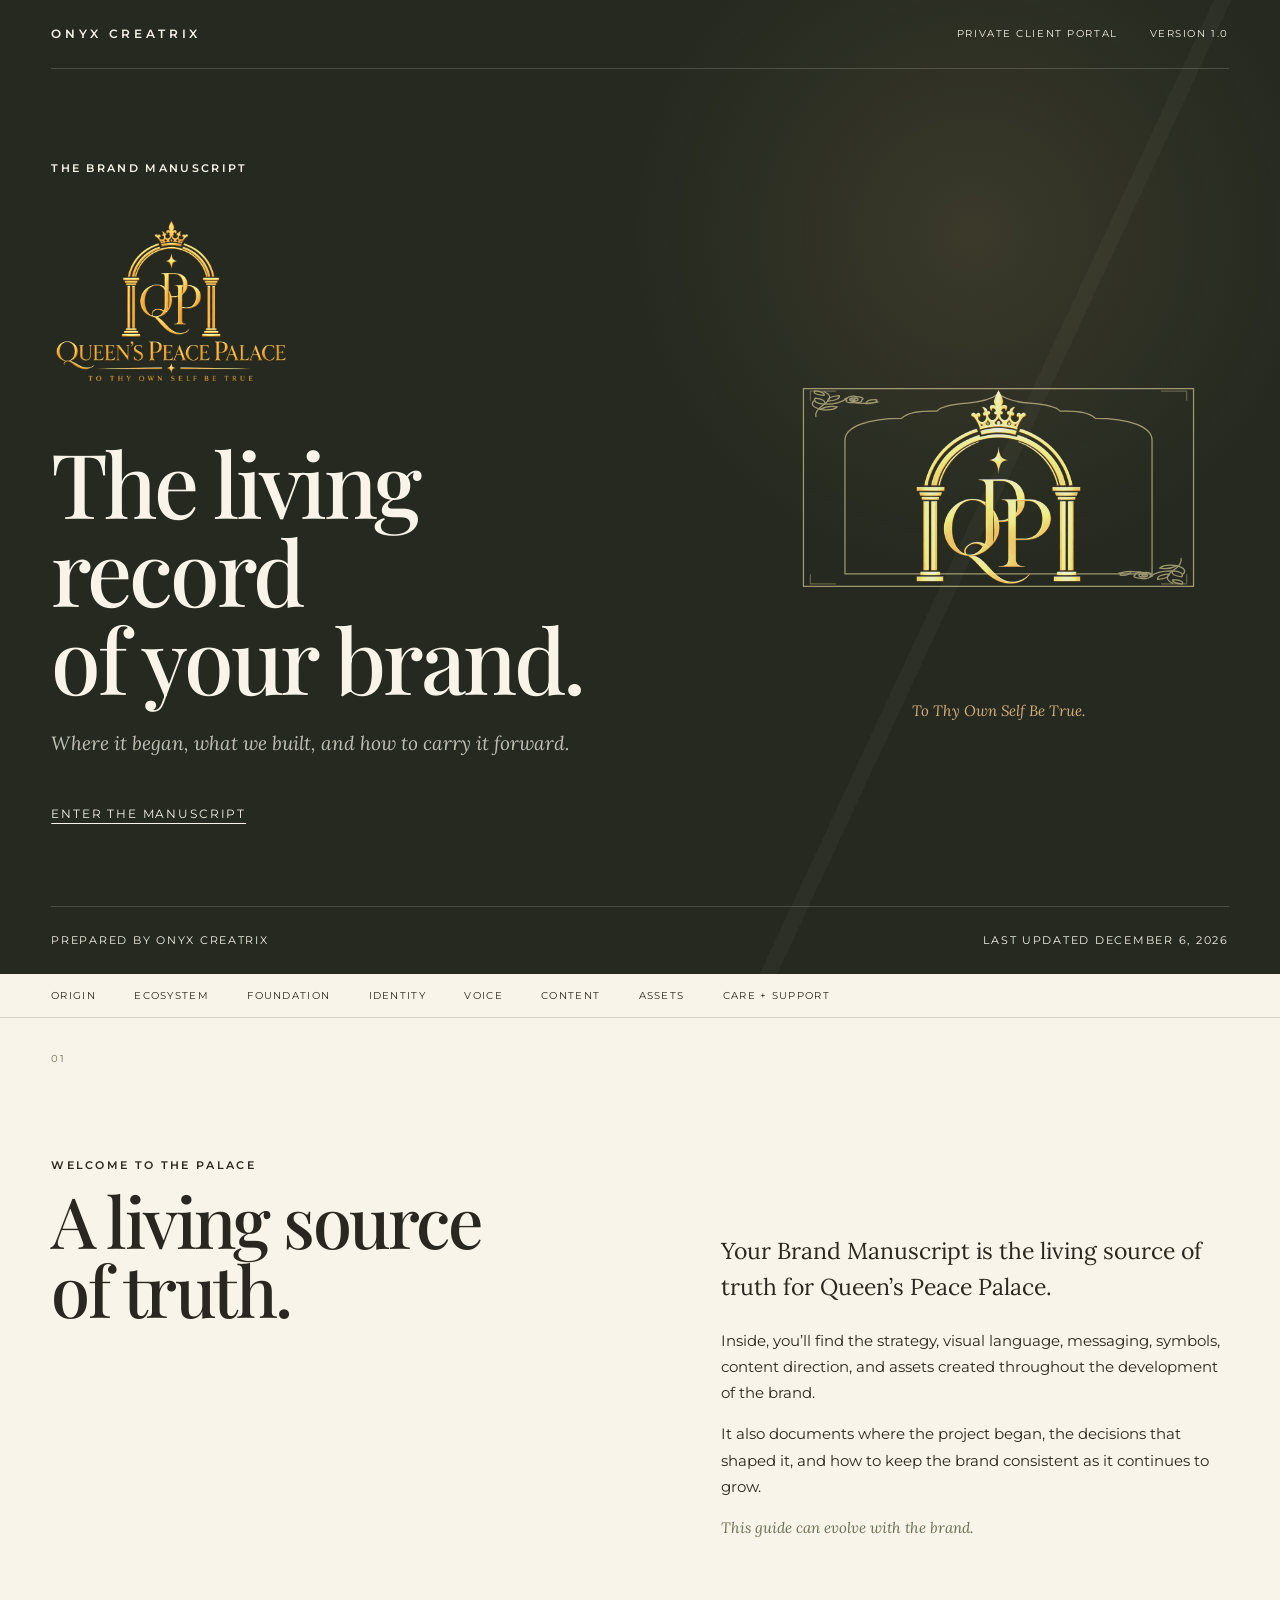
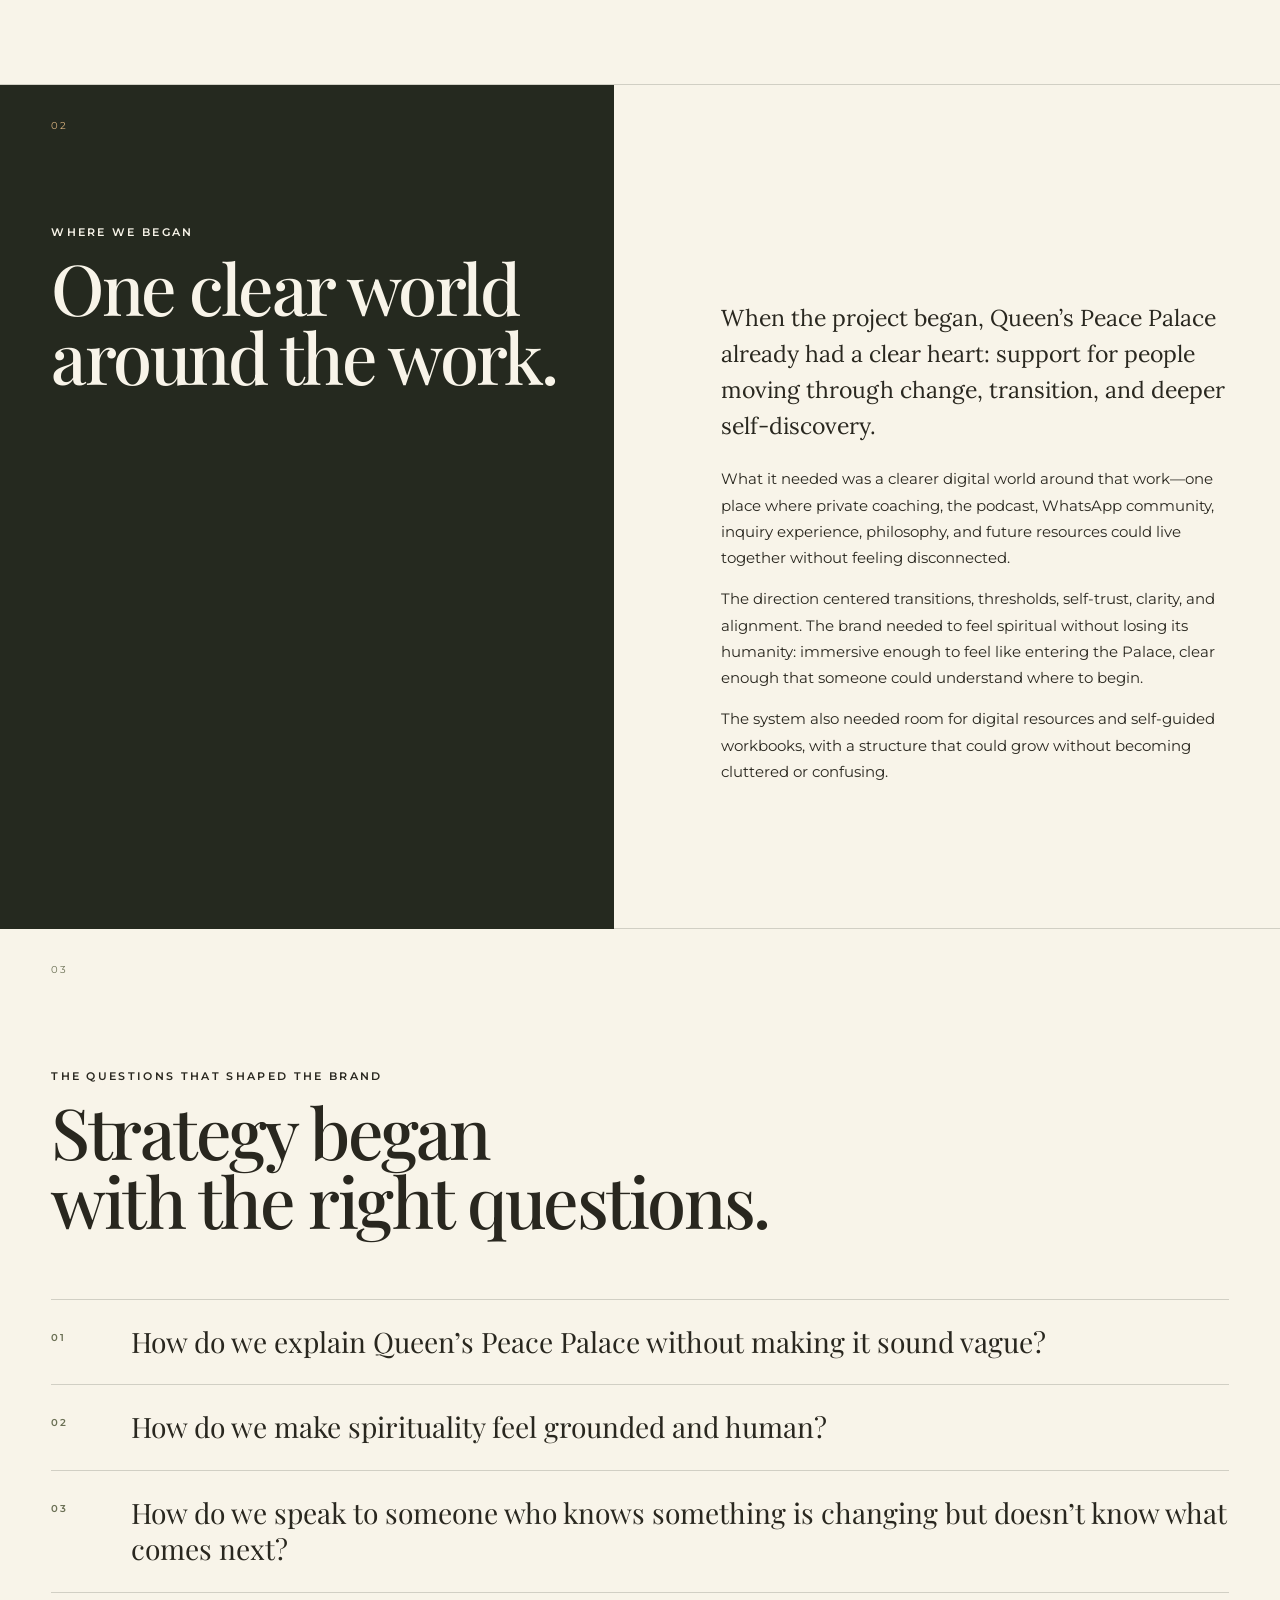
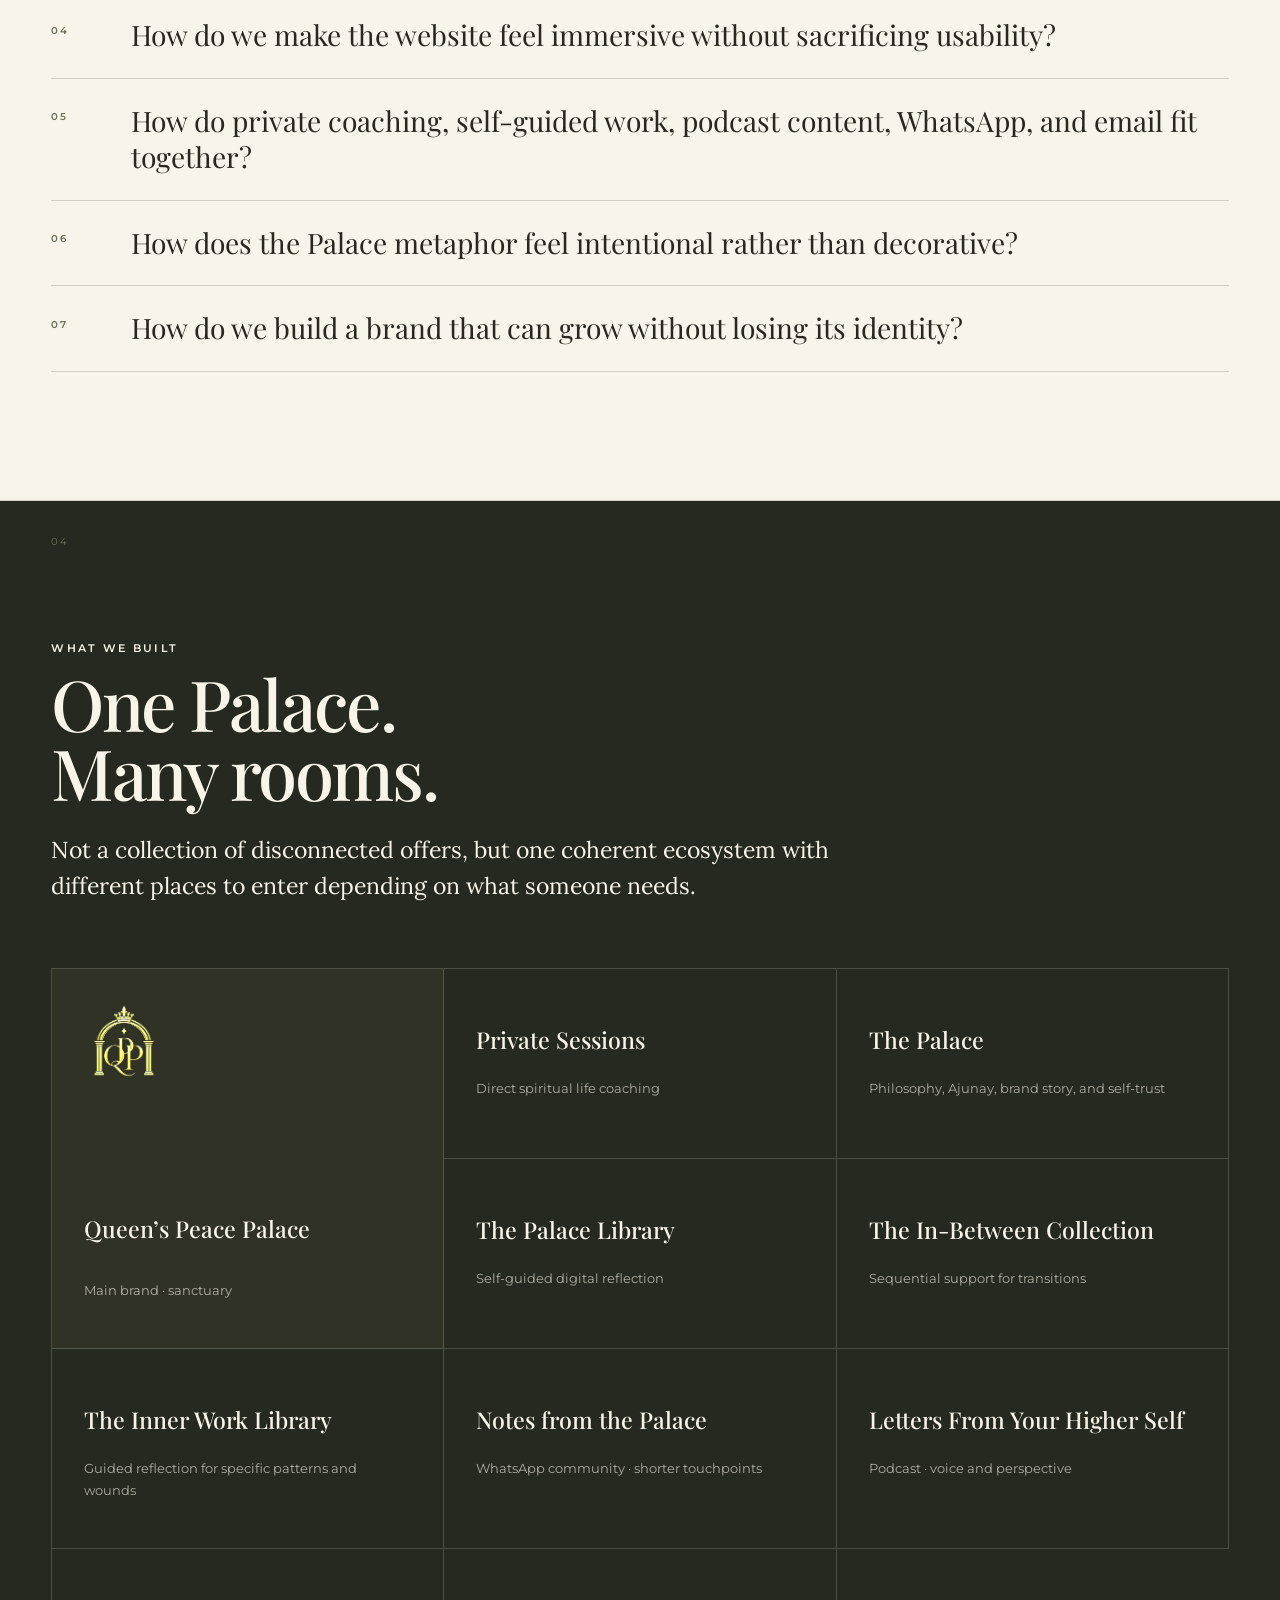
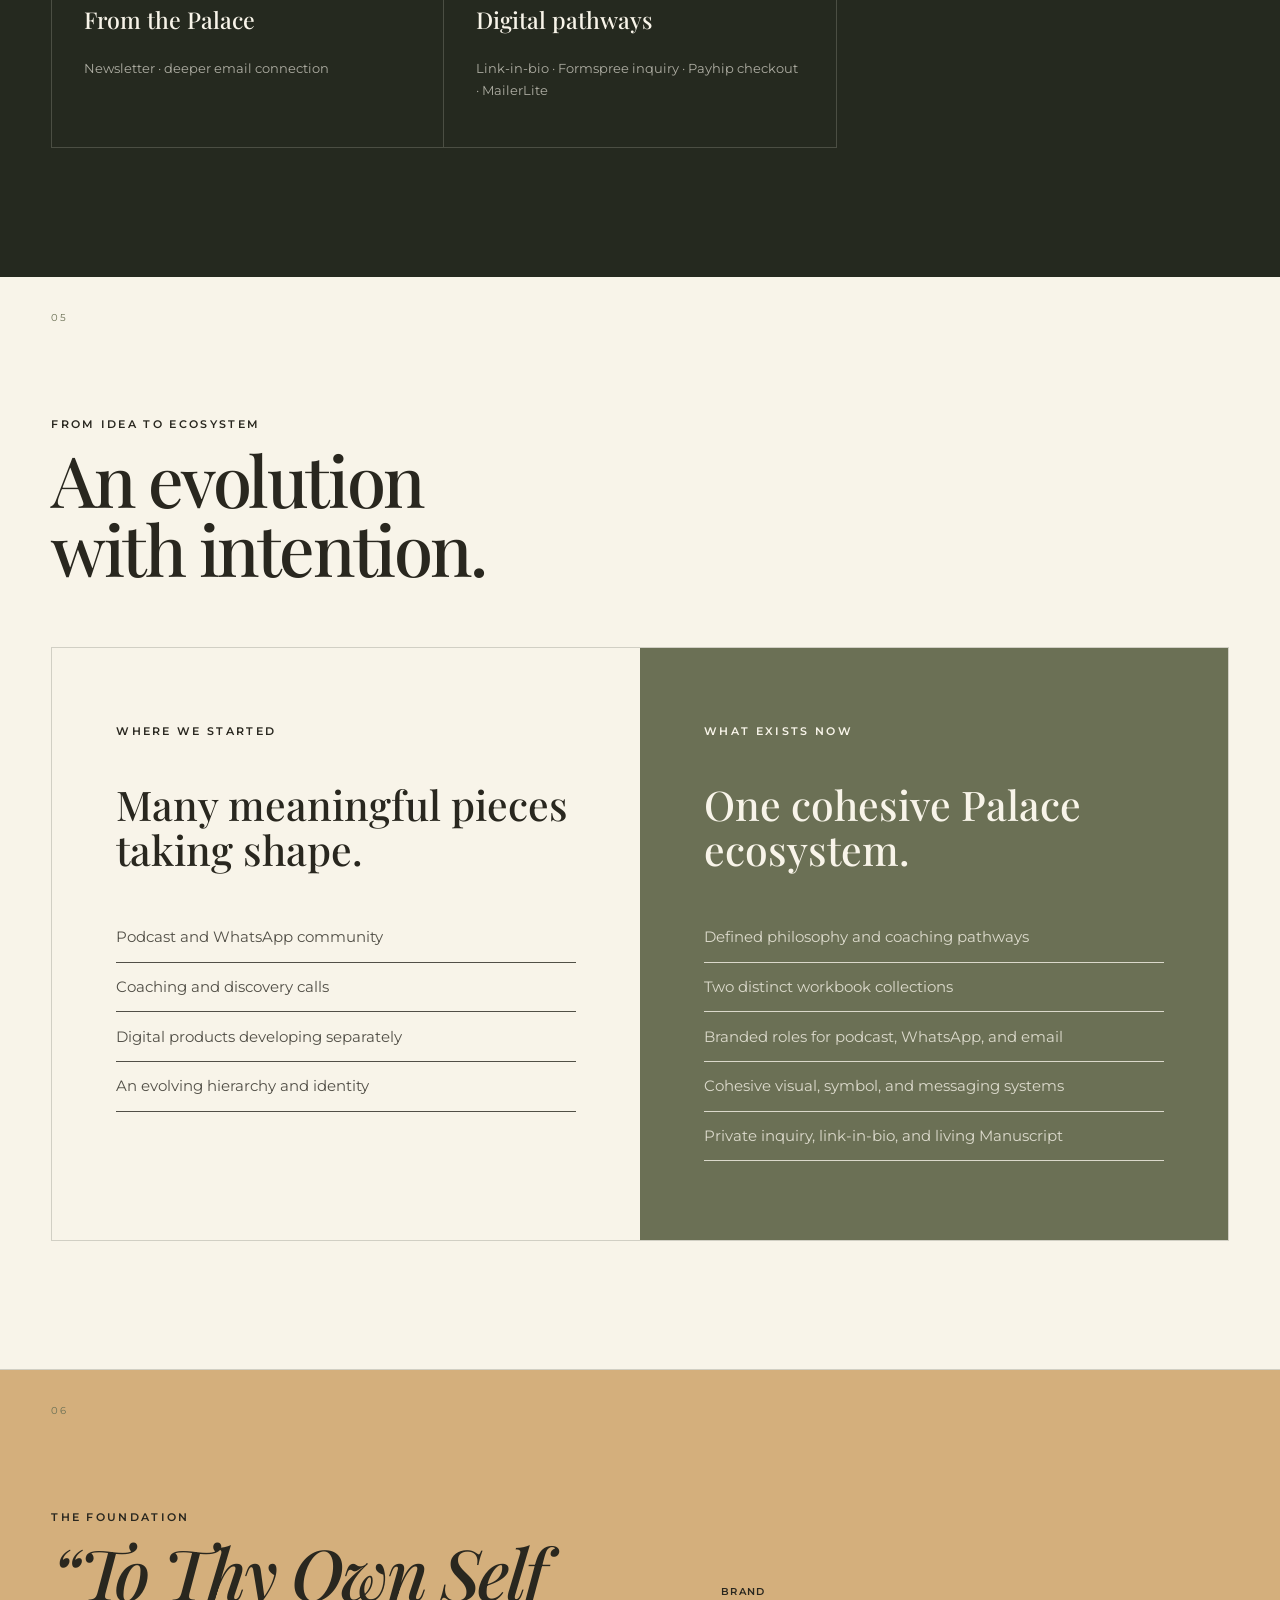
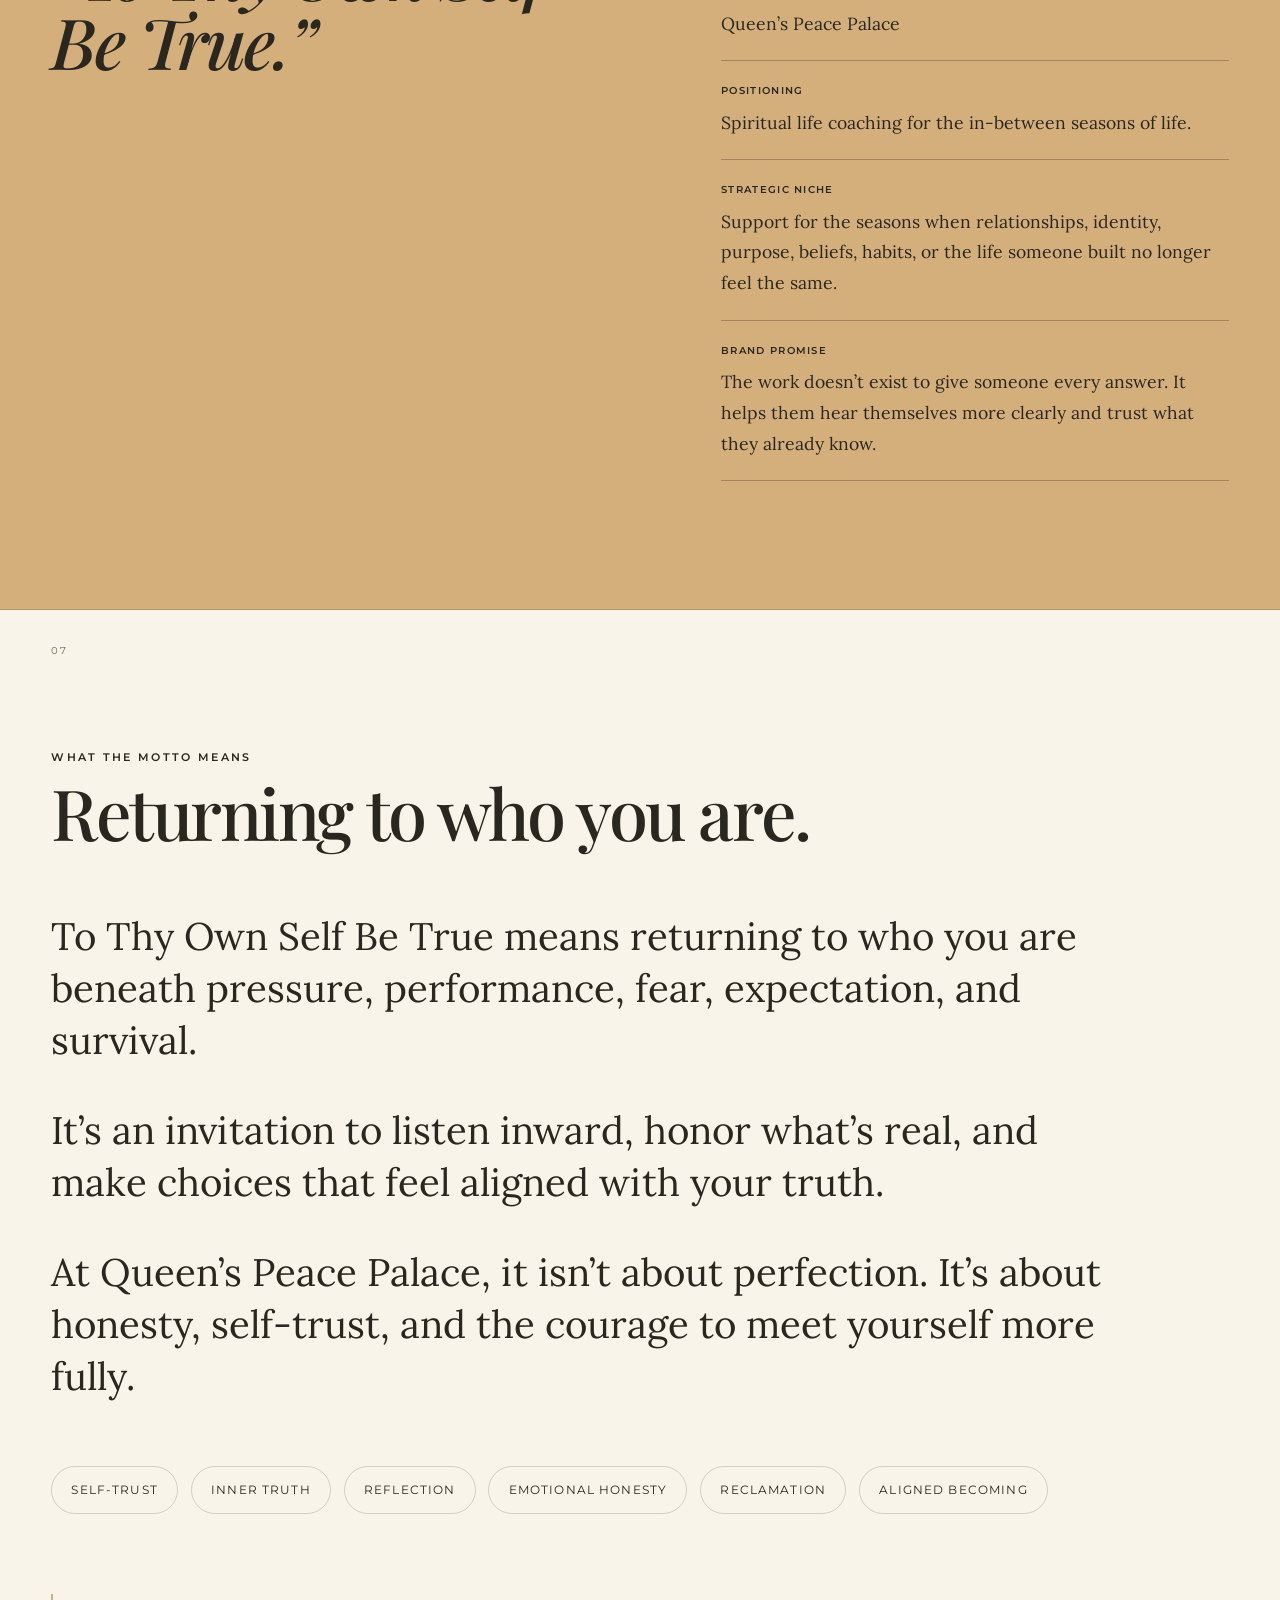
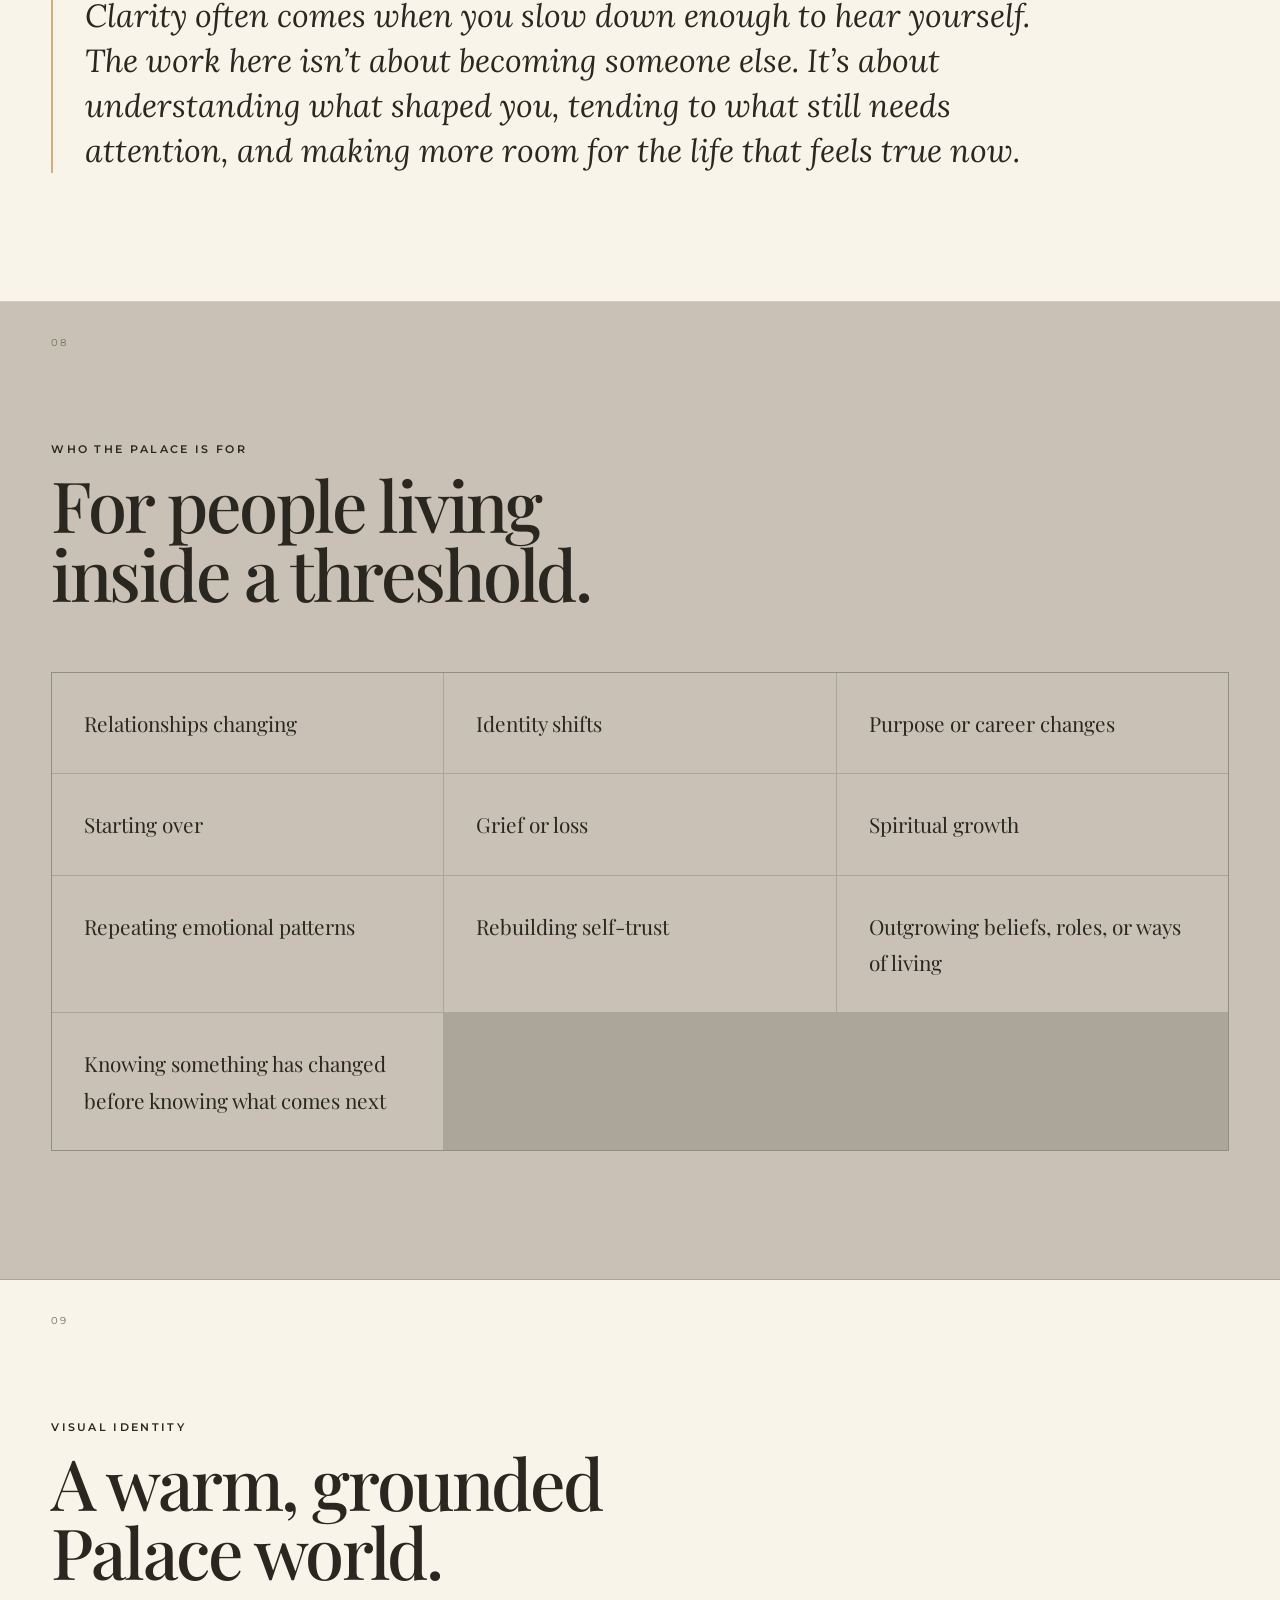
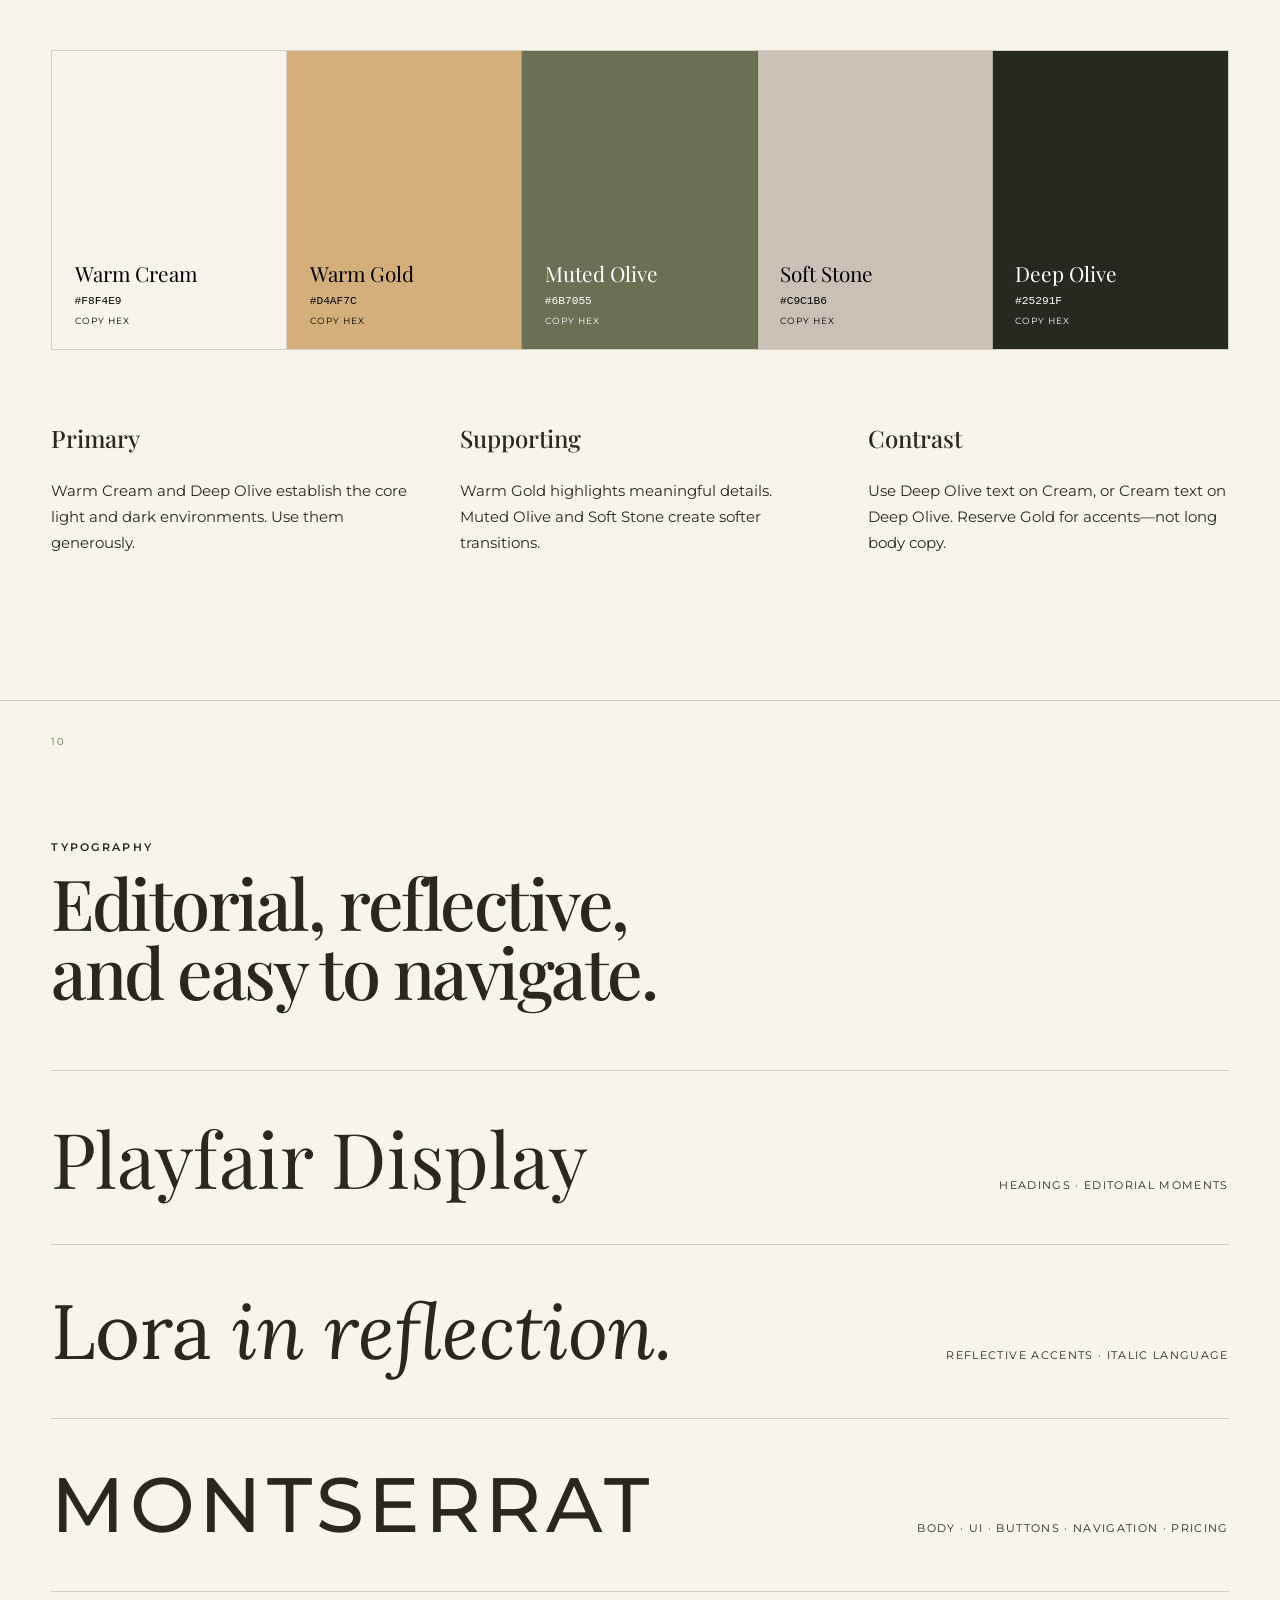
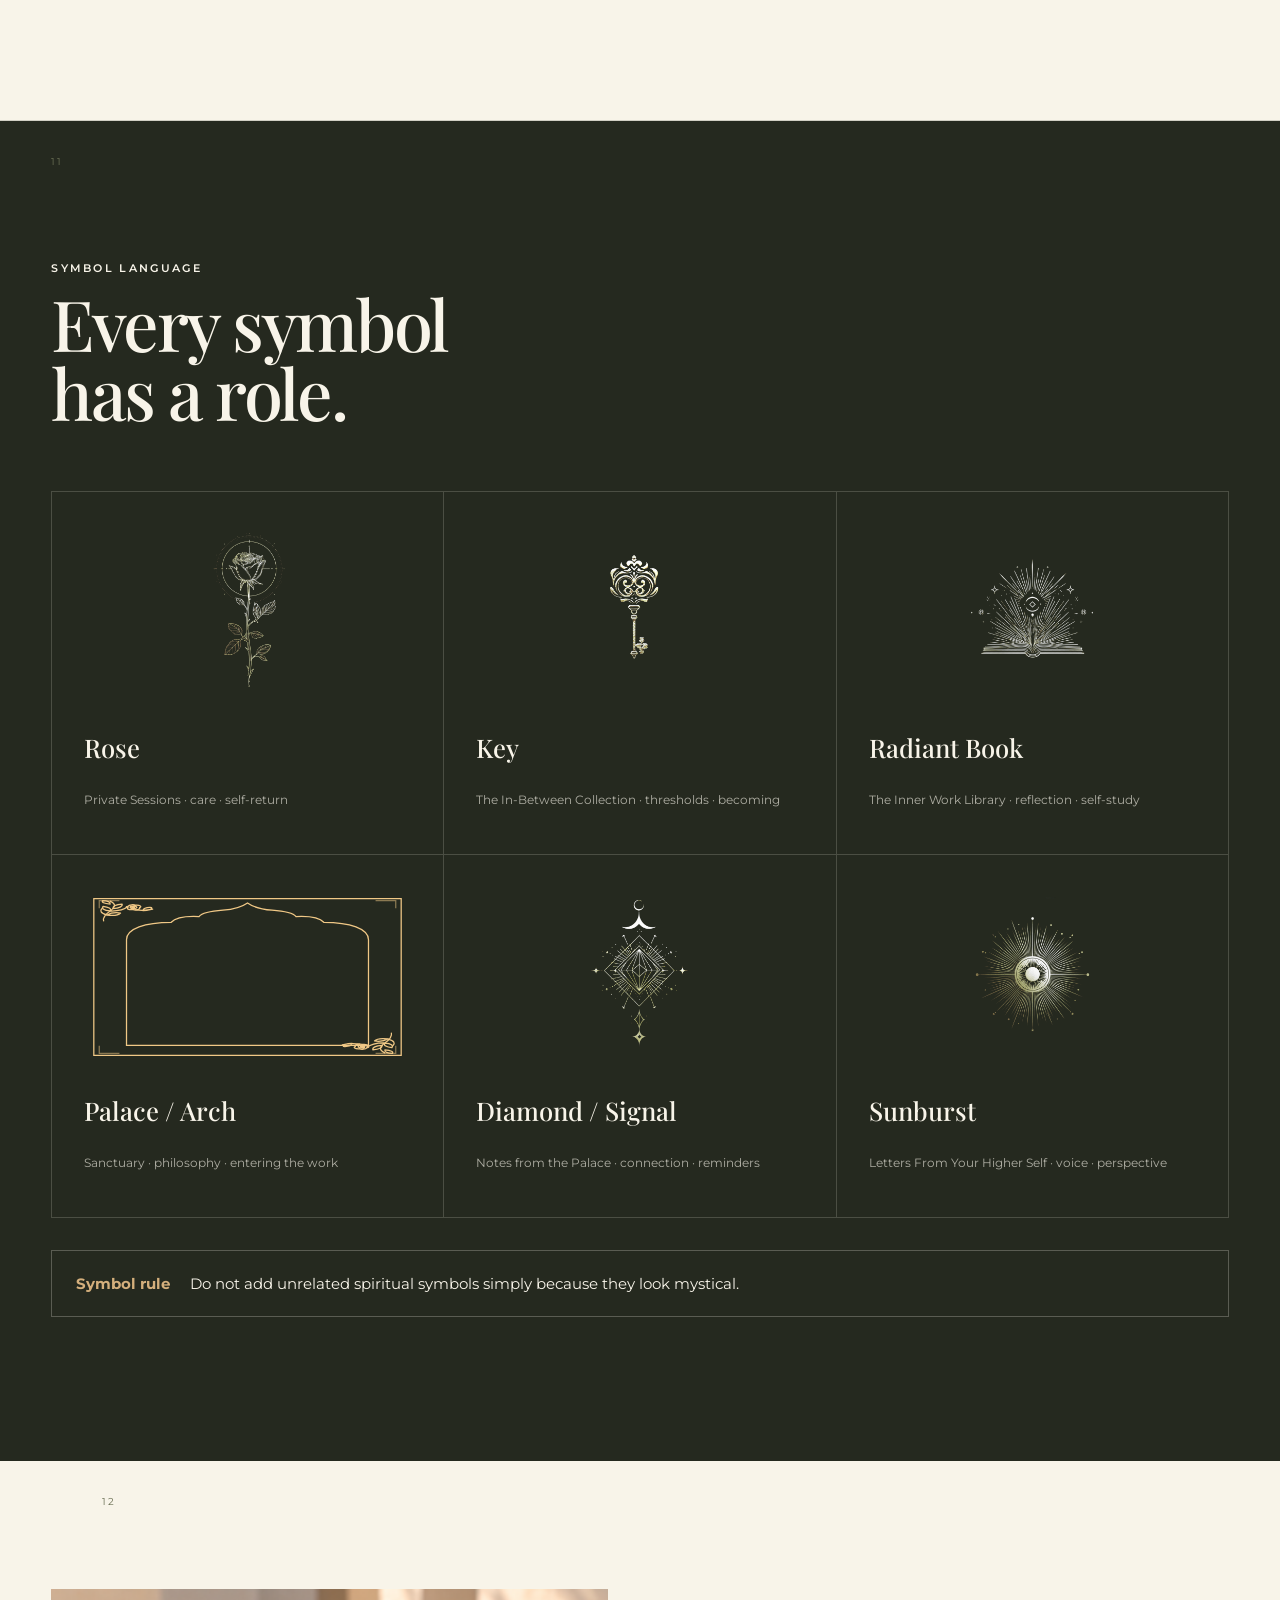
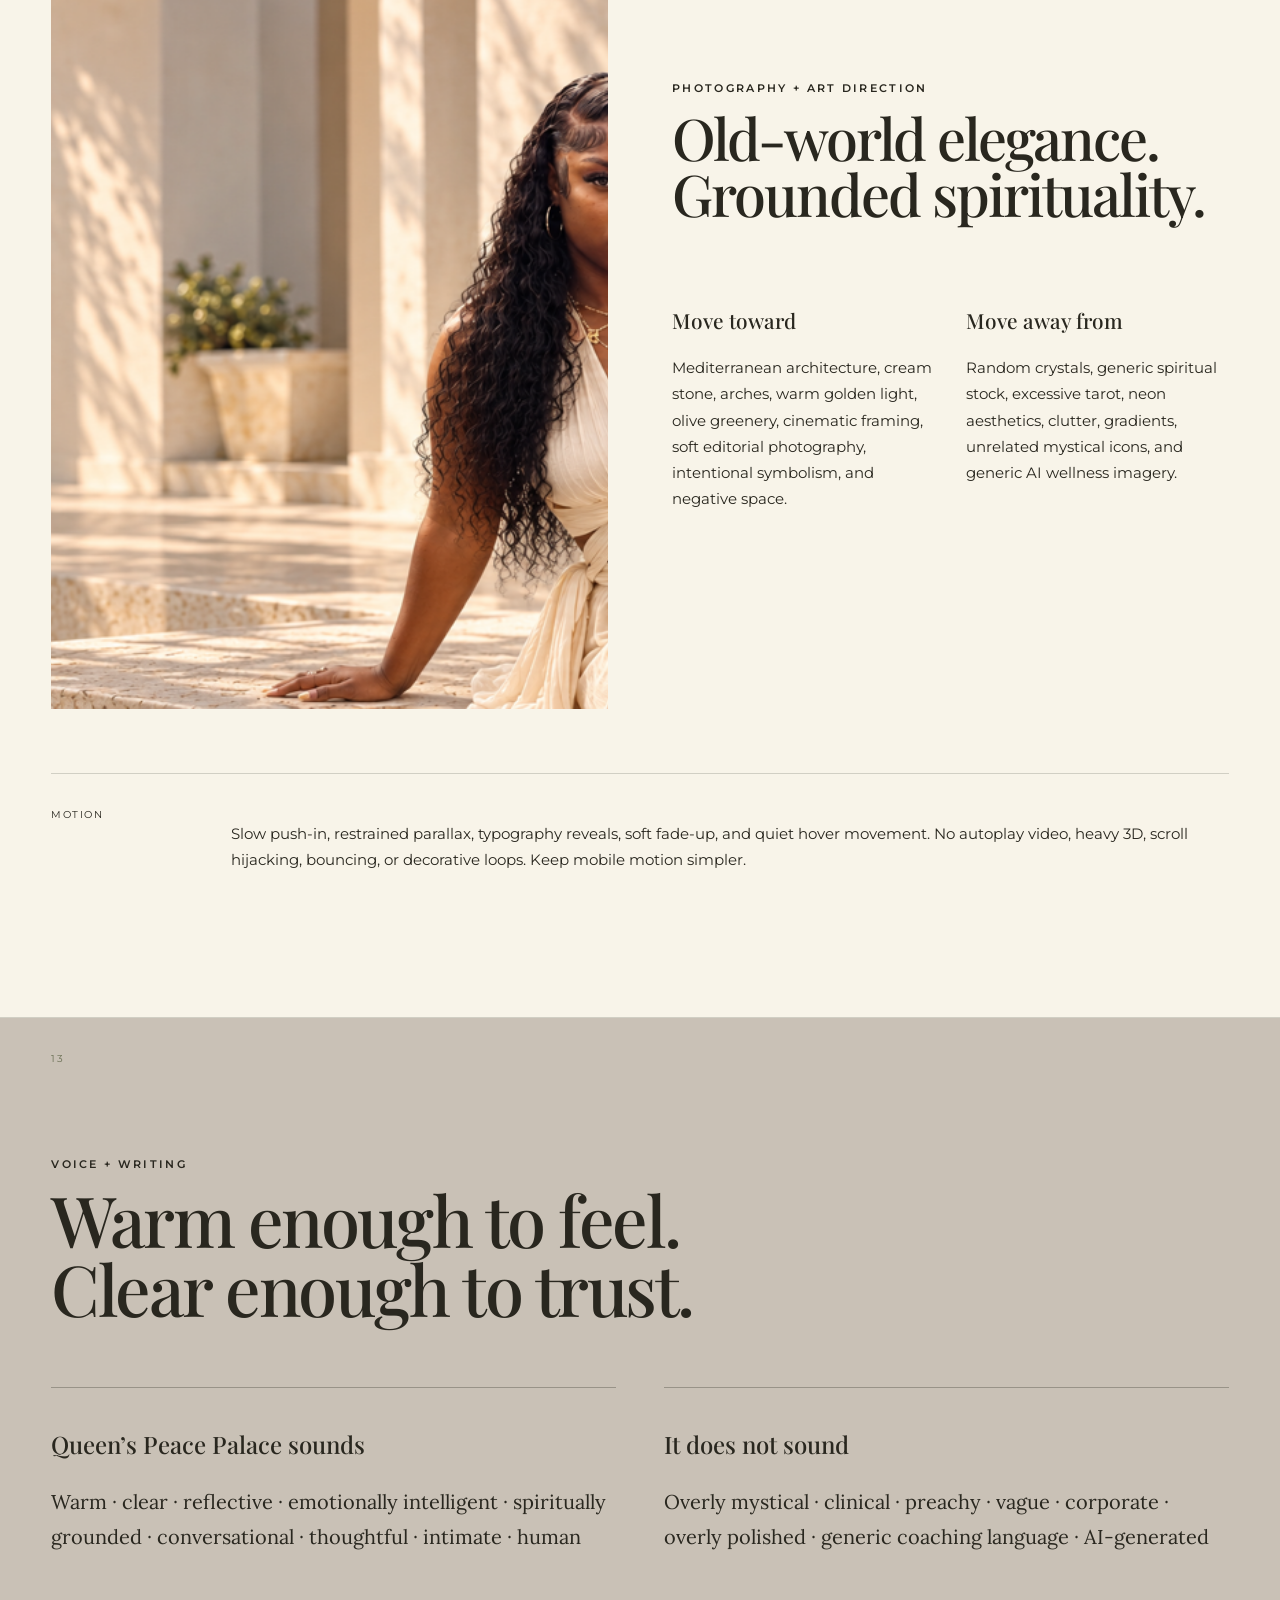
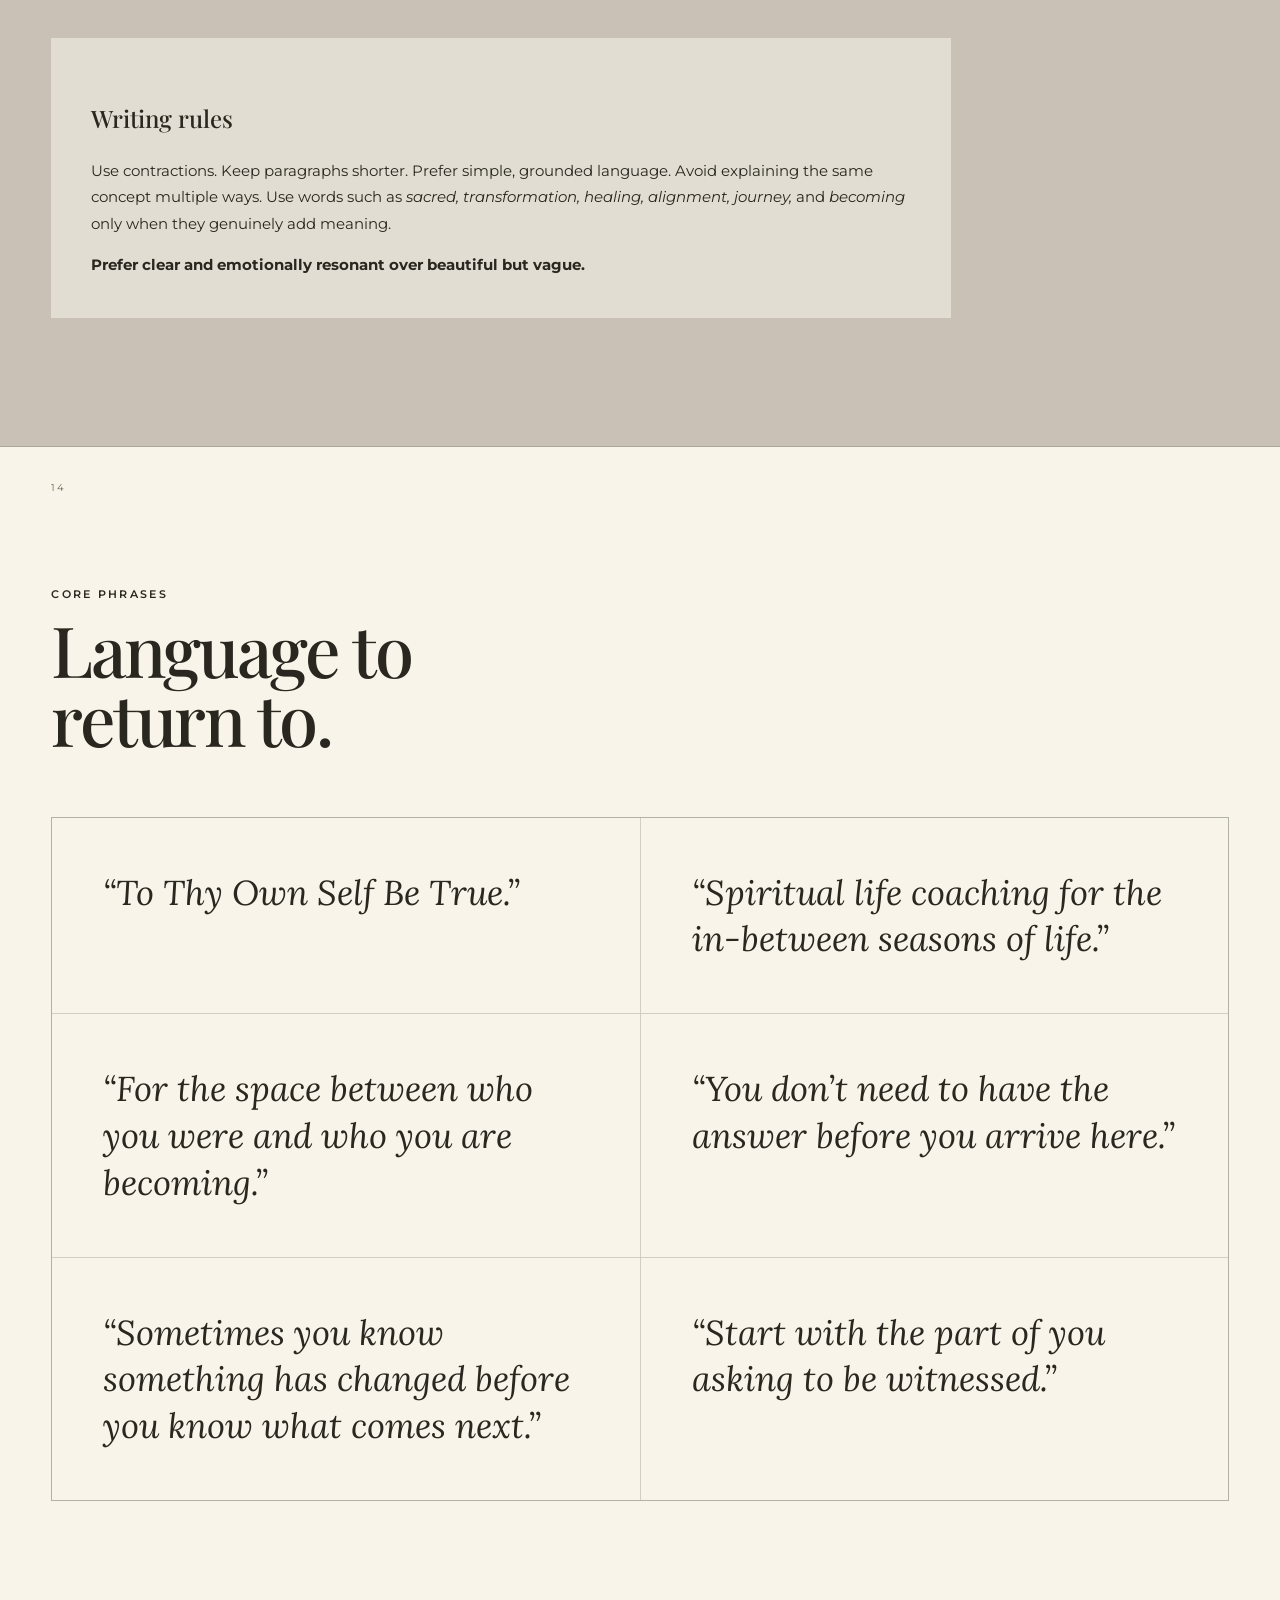
==== commit 18912b5a: "Update private QPP Brand Manuscript asset portal" ====
--- a/queens-peace-palace/index.html
+++ b/queens-peace-palace/index.html
@@ -211,18 +211,28 @@
     <section class="section collections" id="collections">
       <div class="section-number">17</div>
       <div class="section-head reveal"><p class="eyebrow">The guided libraries</p><h2>Two collections.<br>Two kinds of support.</h2></div>
-      <div class="collection-grid reveal"><article><img src="assets/images/in-between-cover.png" alt="The In-Between Collection cover"><div><p class="card-label">Sequential collection</p><h3>The In-Between Collection</h3><p>Outgrow · Release · Cross · Arrive · Build</p><p>Designed as a progression through transition, threshold, and new ground.</p><a href="#assets">Find the workbooks</a></div></article><article><img src="assets/images/inner-work-cover.png" alt="The Inner Work Library cover"><div><p class="card-label">Standalone library</p><h3>The Inner Work Library</h3><p>Focused guided reflection for specific patterns, wounds, and reclamation work.</p><a href="#assets">Find the workbooks</a></div></article></div>
+      <div class="collection-grid reveal"><article><img src="assets/images/in-between-cover.png" alt="The In-Between Collection cover"><div><p class="card-label">Sequential collection</p><h3>The In-Between Collection</h3><p>Outgrow · Release · Cross · Arrive · Build</p><p>Designed as a progression through transition, threshold, and new ground.</p><a href="#assets">View collection artwork</a></div></article><article><img src="assets/images/inner-work-cover.png" alt="The Inner Work Library cover"><div><p class="card-label">Standalone library</p><h3>The Inner Work Library</h3><p>Focused guided reflection for specific patterns, wounds, and reclamation work.</p><a href="#assets">View collection artwork</a></div></article></div>
     </section>
 
     <section class="section assets" id="assets">
       <div class="section-number">18</div>
-      <div class="section-head reveal"><p class="eyebrow">Brand assets</p><h2>Your working<br>library.</h2><p class="lead">Download the approved files available today. New campaign, launch, and template assets can be added here as the Palace grows.</p></div>
+      <div class="section-head reveal"><p class="eyebrow">Brand assets</p><h2>Your working<br>library.</h2><p class="lead">Download approved, client-ready brand artwork. These private Drive files are shared only with the authorized Queen’s Peace Palace account.</p></div>
       <div class="asset-groups reveal">
-        <details open><summary><span>Logos + symbols</span><small>3 files</small></summary><div class="download-list"><a download href="assets/downloads/brand/queens-peace-palace-logo.png"><span>Primary Queen’s Peace Palace logo</span><b>PNG</b></a><a download href="assets/downloads/brand/queens-peace-palace-icon.png"><span>Queen’s Peace Palace icon</span><b>PNG</b></a><a download href="assets/downloads/brand/palace-frame-ornate.svg"><span>Palace frame</span><b>SVG</b></a></div></details>
-        <details><summary><span>The In-Between Collection</span><small>5 PDFs</small></summary><div class="download-list"><a download href="assets/downloads/in-between/outgrow.pdf"><span>Outgrow</span><b>PDF</b></a><a download href="assets/downloads/in-between/release.pdf"><span>Release</span><b>PDF</b></a><a download href="assets/downloads/in-between/cross.pdf"><span>Cross</span><b>PDF</b></a><a download href="assets/downloads/in-between/arrive.pdf"><span>Arrive</span><b>PDF</b></a><a download href="assets/downloads/in-between/build.pdf"><span>Build</span><b>PDF</b></a></div></details>
-        <details><summary><span>The Inner Work Library</span><small>12 PDFs</small></summary><div class="download-list"><a download href="assets/downloads/inner-work/father-wound.pdf"><span>Father Wound</span><b>PDF</b></a><a download href="assets/downloads/inner-work/mother-wound.pdf"><span>Mother Wound</span><b>PDF</b></a><a download href="assets/downloads/inner-work/abandonment.pdf"><span>Abandonment</span><b>PDF</b></a><a download href="assets/downloads/inner-work/betrayal.pdf"><span>Betrayal</span><b>PDF</b></a><a download href="assets/downloads/inner-work/grief.pdf"><span>Grief</span><b>PDF</b></a><a download href="assets/downloads/inner-work/rejection.pdf"><span>Rejection</span><b>PDF</b></a><a download href="assets/downloads/inner-work/trauma-safety.pdf"><span>Trauma + Safety</span><b>PDF</b></a><a download href="assets/downloads/inner-work/anger-alchemy.pdf"><span>Anger Alchemy</span><b>PDF</b></a><a download href="assets/downloads/inner-work/guilt-shame.pdf"><span>Guilt + Shame</span><b>PDF</b></a><a download href="assets/downloads/inner-work/self-sabotage.pdf"><span>Self-Sabotage</span><b>PDF</b></a><a download href="assets/downloads/inner-work/self-worth.pdf"><span>Self-Worth</span><b>PDF</b></a><a download href="assets/downloads/inner-work/after-abuse.pdf"><span>After Abuse</span><b>PDF</b></a></div></details>
-        <details><summary><span>Future library</span><small>Placeholders</small></summary><div class="placeholder-grid"><span>Photography</span><span>Website artwork</span><span>Product artwork</span><span>Collection artwork</span><span>Brand Manuscript PDF</span><span>Canva + social templates</span></div></details>
-      </div>
+        <details open><summary><span>Logo suite</span><small>3 files</small></summary><div class="download-list"><a href="https://drive.google.com/file/d/1eIjMpG2yUEoZFSNCA_6I-wgFnY0d_AdU/view" target="_blank" rel="noopener"><span>Primary Queen’s Peace Palace logo</span><b>Download PNG</b></a><a href="https://drive.google.com/file/d/1BlJ5EqOo6_SHaHZkg6rrLFUruQ7XKCO9/view" target="_blank" rel="noopener"><span>Queen’s Peace Palace icon</span><b>Download PNG</b></a><a href="https://drive.google.com/file/d/1a2x1At6vSi29lfssQocEY_6CNjTAfEFF/view" target="_blank" rel="noopener"><span>Palace / arch frame</span><b>Download SVG</b></a></div></details>
+        <details><summary><span>Symbol library</span><small>5 files</small></summary><div class="download-list"><a href="https://drive.google.com/file/d/18WX3DDQ7KGU2MXFcWiPibXiX7exMey8o/view" target="_blank" rel="noopener"><span>Rose</span><b>Download PNG</b></a><a href="https://drive.google.com/file/d/1iy4M__GX9g6aixfQYzXvYRMi1gbvGR02/view" target="_blank" rel="noopener"><span>Key</span><b>Download PNG</b></a><a href="https://drive.google.com/file/d/1Tbr5TMNAH0cyJYbEJ3Z4cV1KTLl-0lIv/view" target="_blank" rel="noopener"><span>Radiant book</span><b>Download PNG</b></a><a href="https://drive.google.com/file/d/1To6O2QmUA6z12XQL1rIWowiaUJQfQChK/view" target="_blank" rel="noopener"><span>Diamond / signal</span><b>Download PNG</b></a><a href="https://drive.google.com/file/d/1yY7JBdIpX1VBIzP_El1KRq708s0X1BI6/view" target="_blank" rel="noopener"><span>Sun / celestial ornament</span><b>Download PNG</b></a></div></details>
+        <details><summary><span>Collection artwork</span><small>4 files</small></summary><div class="download-list"><a href="https://drive.google.com/file/d/1hHlKgt0bU_w_fNm4NJiTKPoZi19vL-dz/view" target="_blank" rel="noopener"><span>In-Between gold key</span><b>Download PNG</b></a><a href="https://drive.google.com/file/d/1u9107p7sGk1_HFlv97dtu8sRLz-gF9-m/view" target="_blank" rel="noopener"><span>In-Between collection cover</span><b>Download PNG</b></a><a href="https://drive.google.com/file/d/1LT-mKQZWUNyoOe9Qrt4rPb9yfkvR1t1c/view" target="_blank" rel="noopener"><span>Inner Work radiant library</span><b>Download PNG</b></a><a href="https://drive.google.com/file/d/1gBqbpx7lffiVsQTz1ENwzS0Z26x7I8_B/view" target="_blank" rel="noopener"><span>Inner Work collection cover</span><b>Download PNG</b></a></div></details>
+        <details><summary><span>Product cover artwork</span><small>16 files</small></summary><div class="download-list"><a href="https://drive.google.com/drive/folders/1NmmUUMGstPgrkIoIo0Su95s-38XzPAgv" target="_blank" rel="noopener"><span>In-Between passage covers</span><b>Open private folder</b></a><a href="https://drive.google.com/drive/folders/1nr0nL6kn2qxRsQtiEPOCIaUVdMS_n-Ql" target="_blank" rel="noopener"><span>Inner Work workbook covers</span><b>Open private folder</b></a></div></details>
+        <details><summary><span>Photography + website artwork</span><small>4 files</small></summary><div class="download-list"><a href="https://drive.google.com/file/d/1GEcLB5clKGhb42SHFDwPqk-ZW3O_TQqa/view" target="_blank" rel="noopener"><span>Ajunay portrait — seated</span><b>Download JPG</b></a><a href="https://drive.google.com/file/d/1LUGxXi6Ig-D-JNJdLpGEMEti7s0NljS5/view" target="_blank" rel="noopener"><span>Ajunay portrait — standing</span><b>Download JPG</b></a><a href="https://drive.google.com/file/d/1g0VVc8ozcb3ikcSsMEbbPiWrPhnVuE_x/view" target="_blank" rel="noopener"><span>Queen’s Peace Palace website hero</span><b>Download PNG</b></a><a href="https://drive.google.com/file/d/197N_MIwMjyt4z193rTxlXm0koQEWeSuT/view" target="_blank" rel="noopener"><span>Palace website artwork</span><b>Download PNG</b></a></div></details>
+        <details><summary><span>Brand Manuscript PDF</span><small>Future</small></summary><div class="placeholder-grid"><span>The web Manuscript is the current source of truth.</span><span>A static PDF may be added later.</span></div></details>
+      </div>
+      <p class="maintenance reveal">Customer workbook PDFs are intentionally not included here. They remain protected in ONYX’s private project archive for future maintenance.</p>
+    </section>
+
+    <section class="section use" id="products">
+      <div class="section-number">18A</div>
+      <div class="section-head reveal"><p class="eyebrow">Product reference</p><h2>The Palace<br>product ecosystem.</h2><p class="lead">A lightweight reference for approved listings and artwork. Product fulfillment files remain private.</p></div>
+      <div class="channel-list reveal"><article><h3>The In-Between Collection</h3><p>Sequential support for Outgrow, Release, Cross, Arrive, and Build. Approved cover artwork is available in the asset library above.</p></article><article><h3>The Inner Work Library</h3><p>Standalone guided reflections for specific patterns, wounds, and reclamation work. Approved cover artwork is available above.</p></article><article><h3>The Self-Worth Reclamation</h3><p><strong>Collection:</strong> The Inner Work Library<br><strong>Price:</strong> $22</p><a href="https://payhip.com/b/ckhmY" target="_blank" rel="noopener">View Payhip listing</a></article></div>
+      <div class="use-copy reveal"><h3>Need to update a product?</h3><p>If you need to change a product description, cover image, price, or Payhip listing, reach out to ONYX Creatrix.</p><p>If you prefer to manage future Payhip updates yourself, step-by-step instructions can be provided upon request.</p></div>
     </section>
 
     <section class="section use" id="use">
